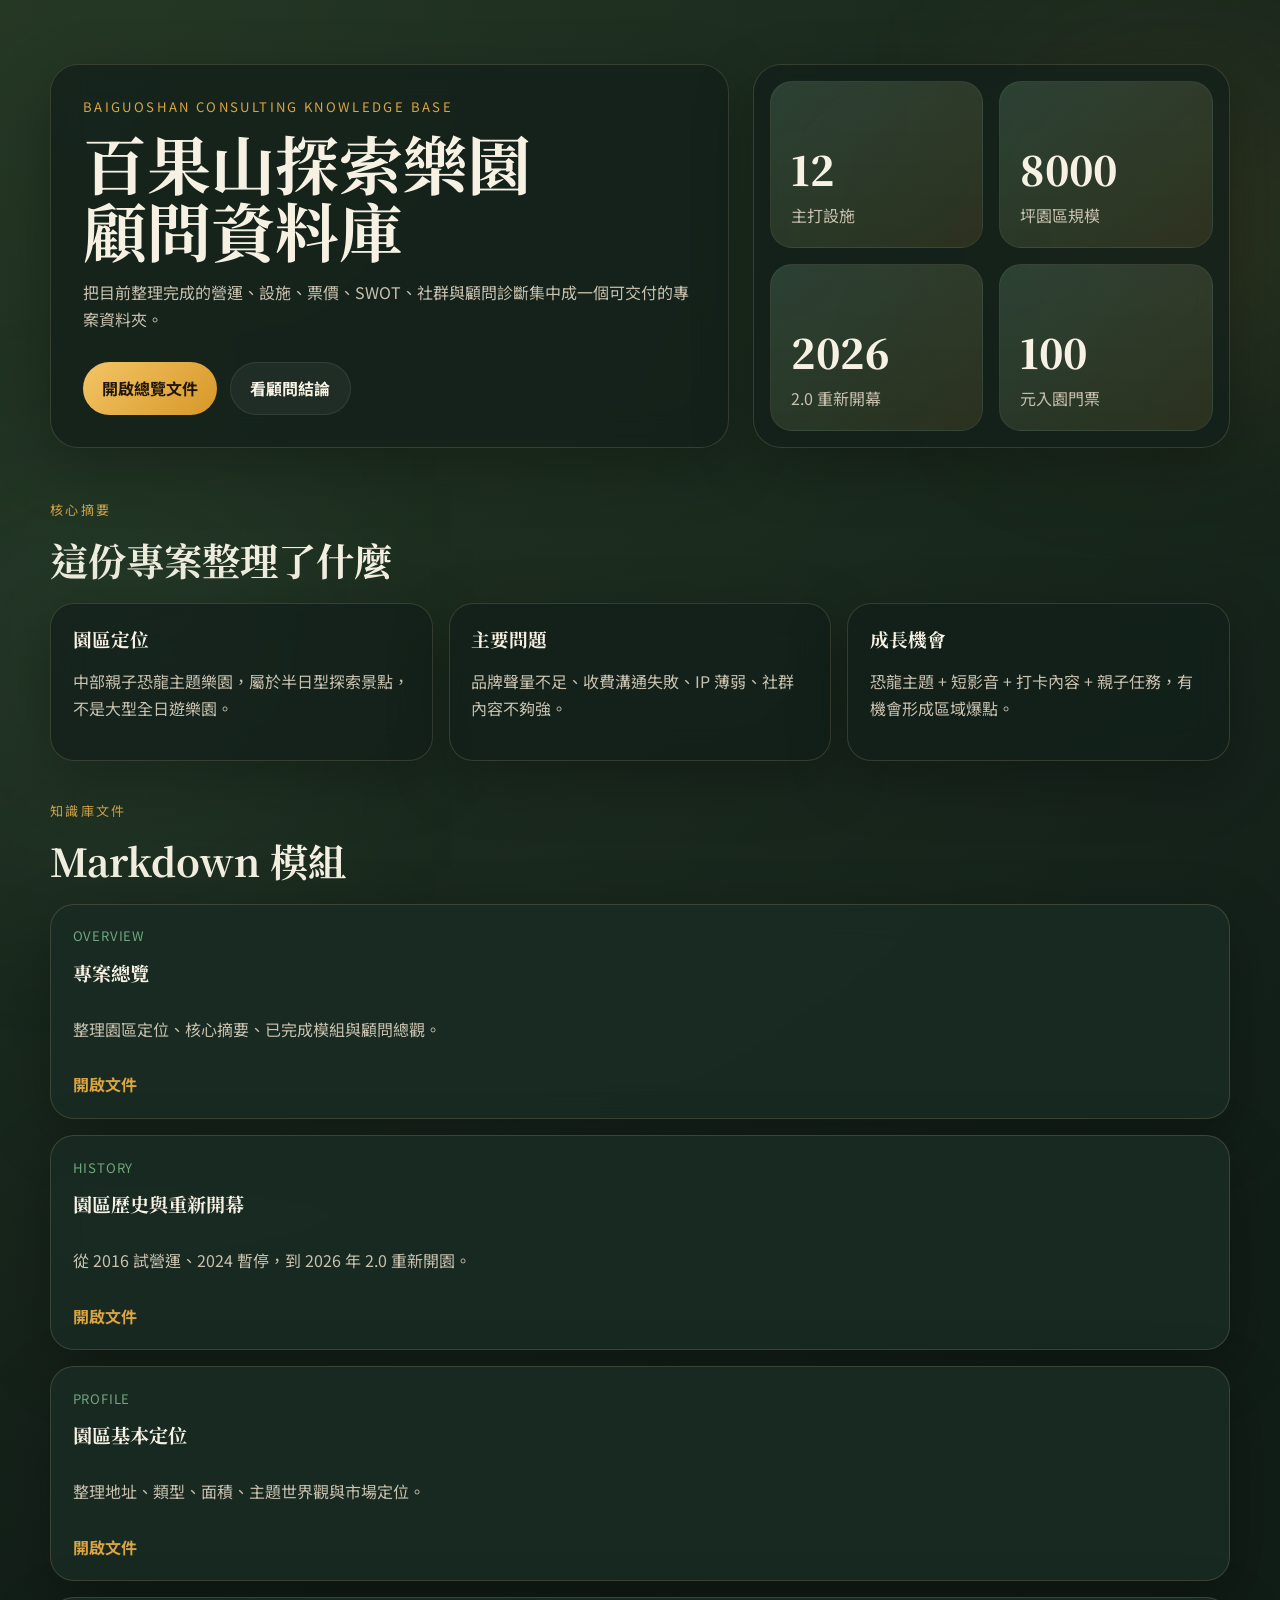
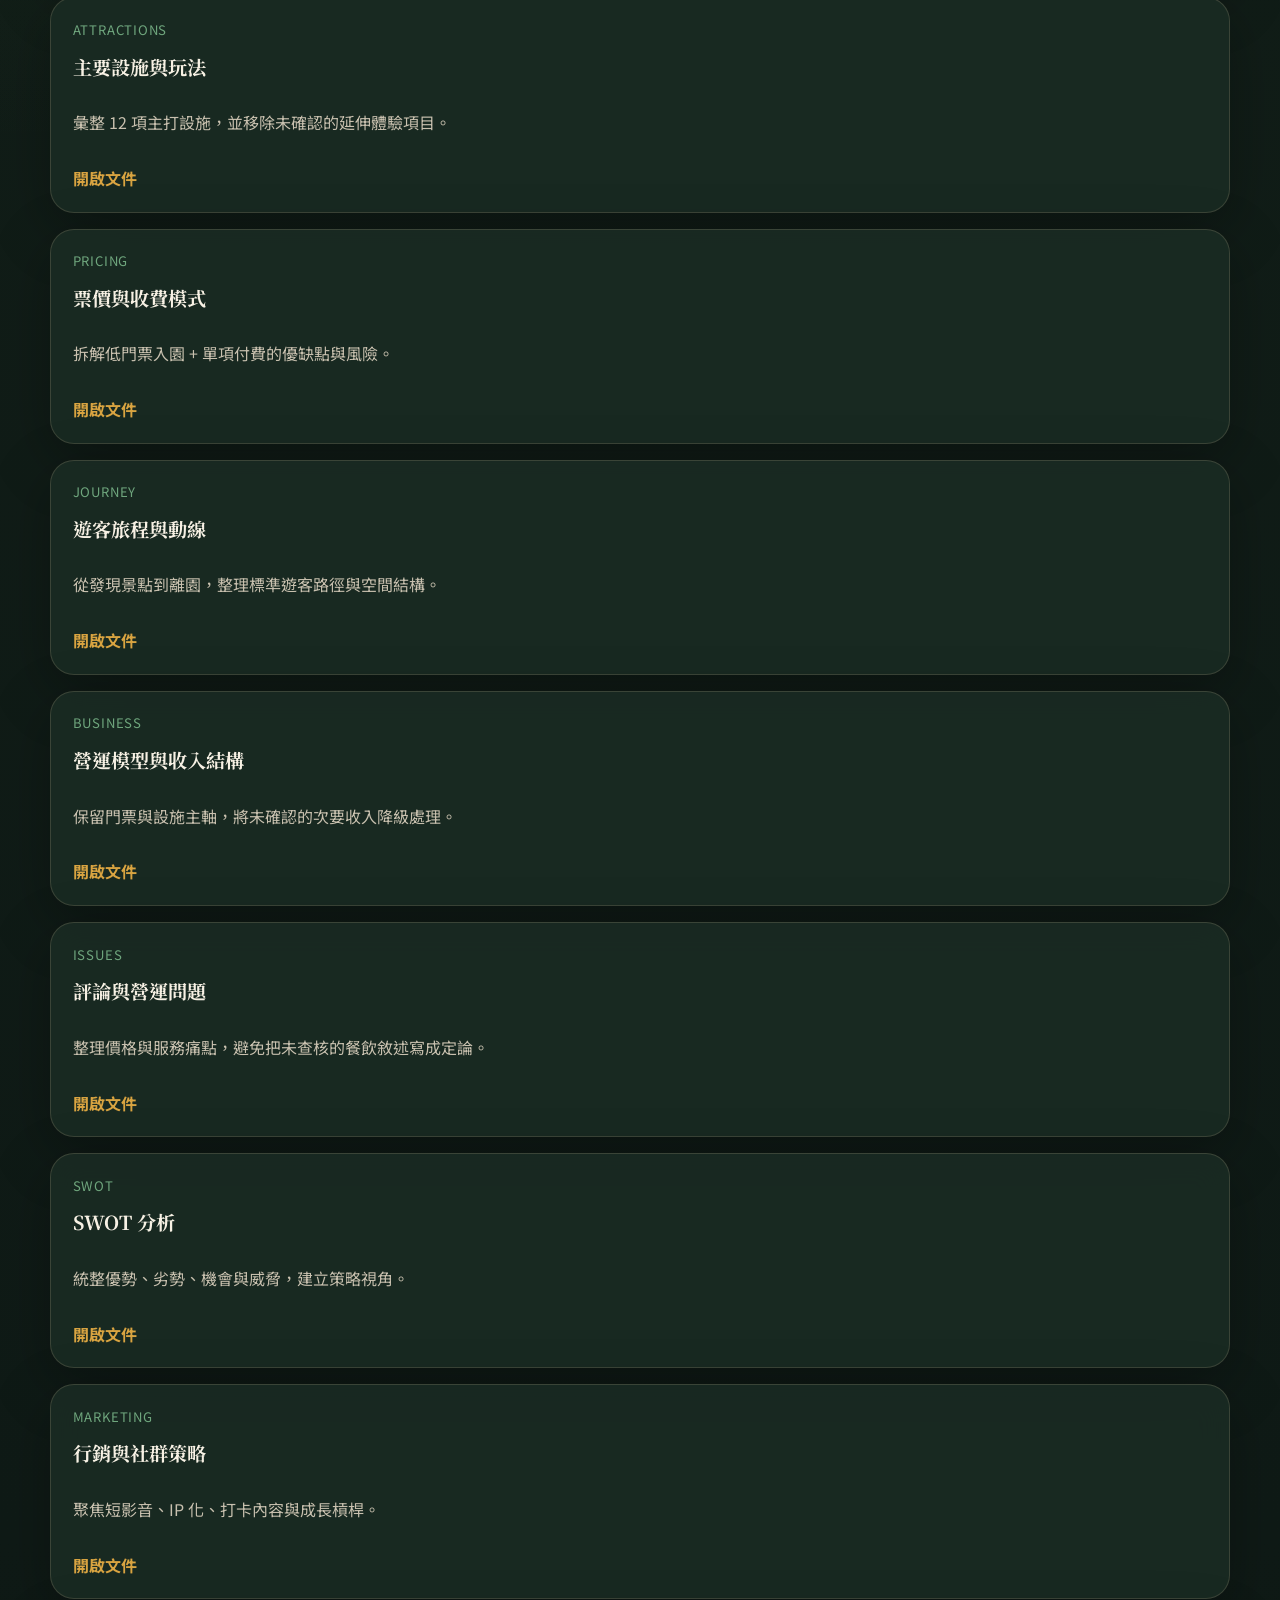
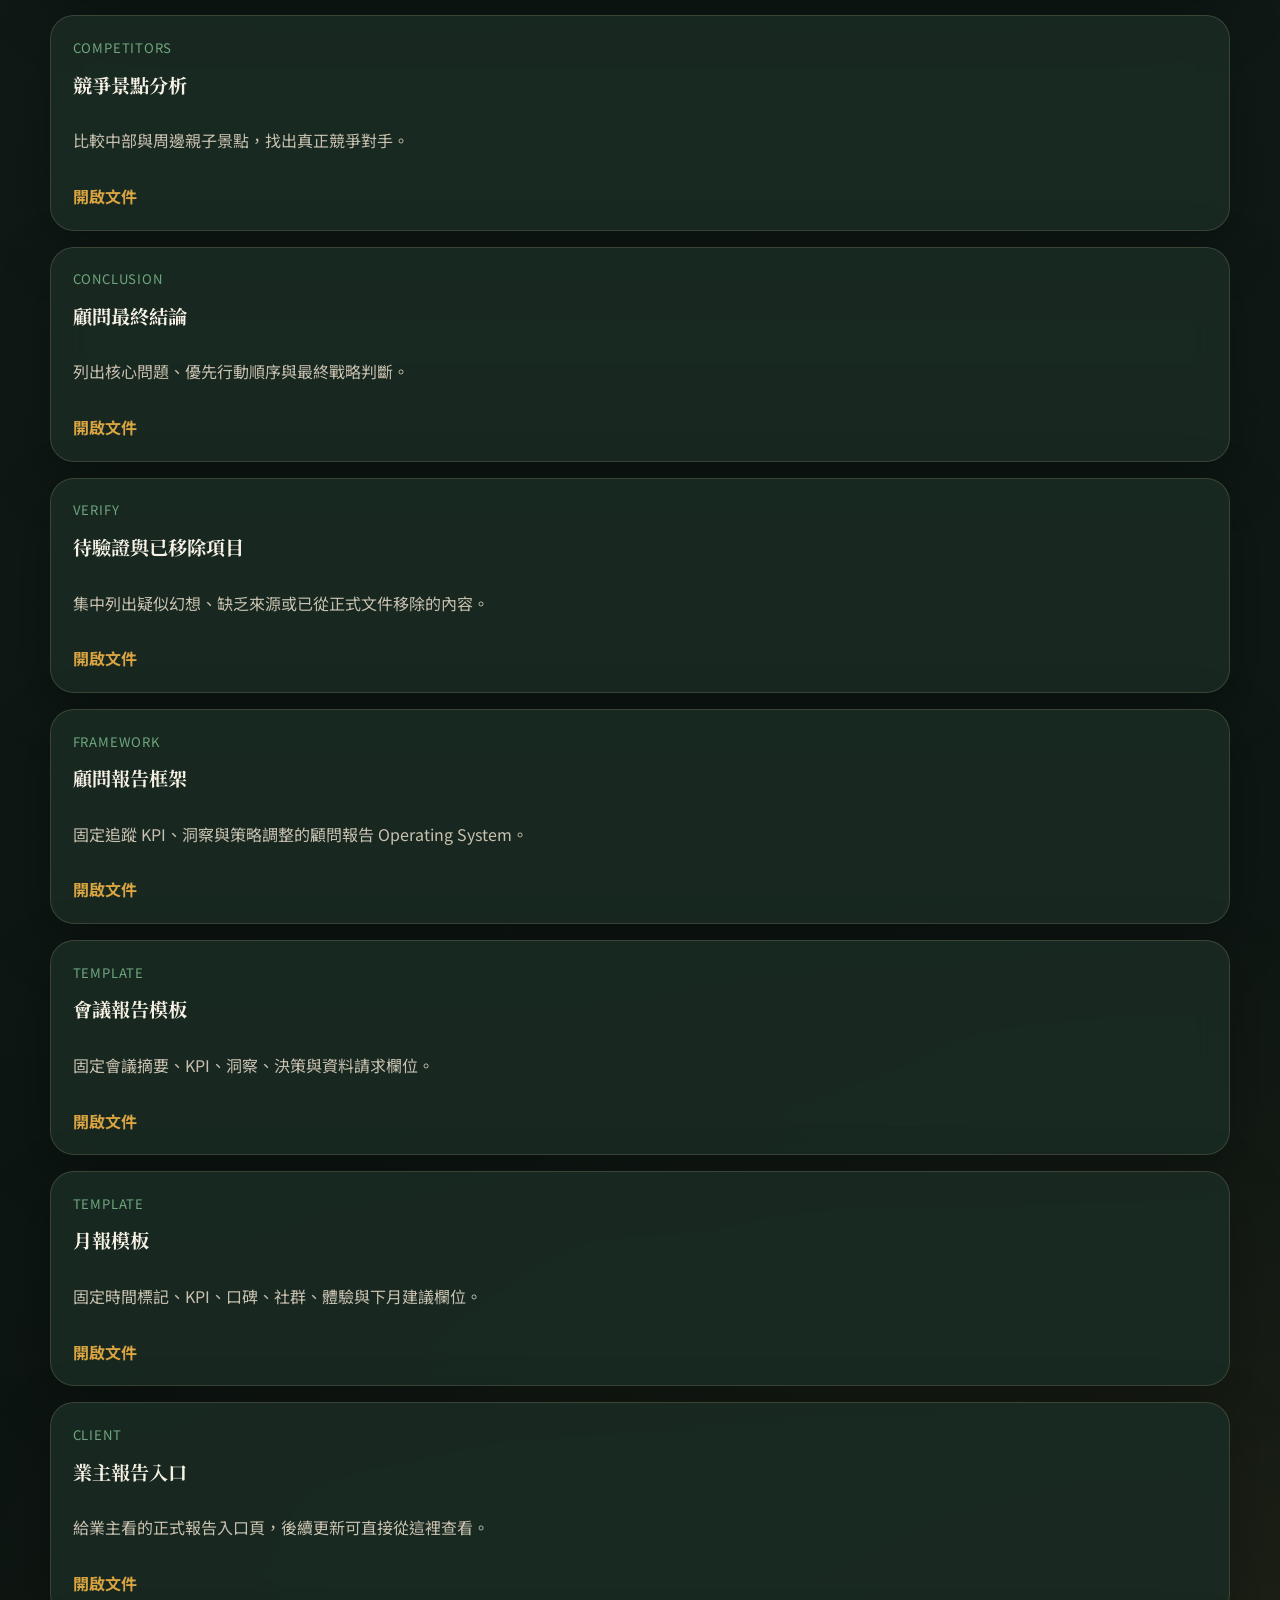
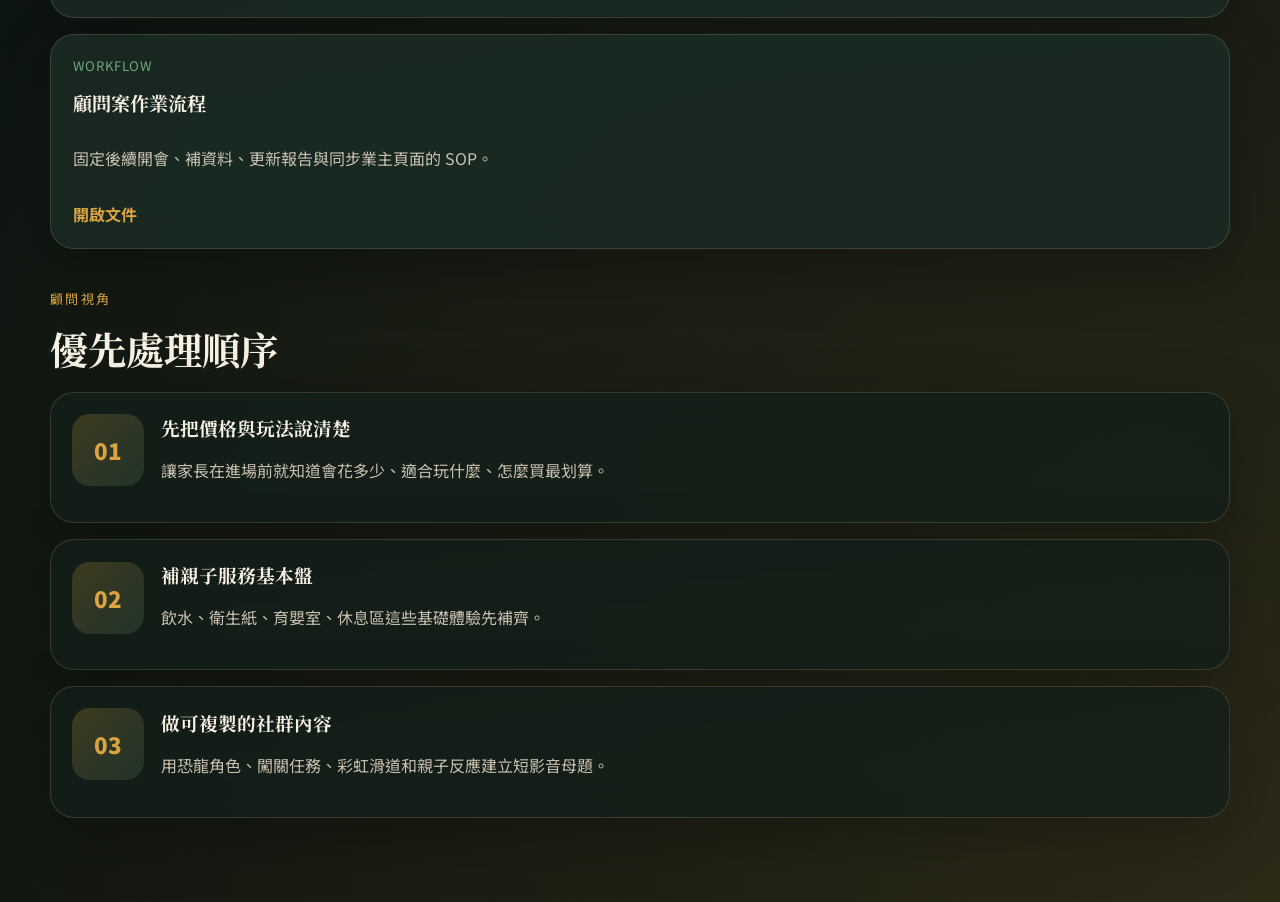
==== index.html @ 1a4386dc "初始化百果山探索樂園顧問報告專案" ====
﻿<!doctype html>
<html lang="zh-Hant">
<head>
  <meta charset="utf-8">
  <meta name="viewport" content="width=device-width, initial-scale=1">
  <title>百果山探索樂園顧問資料庫</title>
  <link rel="preconnect" href="https://fonts.googleapis.com">
  <link rel="preconnect" href="https://fonts.gstatic.com" crossorigin>
  <link href="https://fonts.googleapis.com/css2?family=Noto+Serif+TC:wght@500;700;900&family=Noto+Sans+TC:wght@400;500;700;900&display=swap" rel="stylesheet">
  <link rel="stylesheet" href="styles.css">
</head>
<body>
  <div class="background-glow glow-one"></div>
  <div class="background-glow glow-two"></div>
  <header class="hero">
    <div class="hero-copy">
      <p class="eyebrow">Baiguoshan Consulting Knowledge Base</p>
      <h1>百果山探索樂園<br>顧問資料庫</h1>
      <p class="hero-text">
        把目前整理完成的營運、設施、票價、SWOT、社群與顧問診斷集中成一個可交付的專案資料夾。
      </p>
      <div class="hero-actions">
        <a class="button primary" href="docs/01_overview.md">開啟總覽文件</a>
        <a class="button secondary" href="docs/12_consultant_conclusion.md">看顧問結論</a>
      </div>
    </div>
    <div class="hero-panel">
      <div class="stat-card">
        <span class="stat-number">12</span>
        <span class="stat-label">主打設施</span>
      </div>
      <div class="stat-card">
        <span class="stat-number">8000</span>
        <span class="stat-label">坪園區規模</span>
      </div>
      <div class="stat-card">
        <span class="stat-number">2026</span>
        <span class="stat-label">2.0 重新開幕</span>
      </div>
      <div class="stat-card">
        <span class="stat-number">100</span>
        <span class="stat-label">元入園門票</span>
      </div>
    </div>
  </header>

  <main>
    <section class="section">
      <div class="section-heading">
        <p class="section-kicker">核心摘要</p>
        <h2>這份專案整理了什麼</h2>
      </div>
      <div class="insight-grid">
        <article class="insight-card">
          <h3>園區定位</h3>
          <p>中部親子恐龍主題樂園，屬於半日型探索景點，不是大型全日遊樂園。</p>
        </article>
        <article class="insight-card">
          <h3>主要問題</h3>
          <p>品牌聲量不足、收費溝通失敗、IP 薄弱、社群內容不夠強。</p>
        </article>
        <article class="insight-card">
          <h3>成長機會</h3>
          <p>恐龍主題 + 短影音 + 打卡內容 + 親子任務，有機會形成區域爆點。</p>
        </article>
      </div>
    </section>

    <section class="section">
      <div class="section-heading">
        <p class="section-kicker">知識庫文件</p>
        <h2>Markdown 模組</h2>
      </div>
      <div id="docs-grid" class="docs-grid"></div>
    </section>

    <section class="section">
      <div class="section-heading">
        <p class="section-kicker">顧問視角</p>
        <h2>優先處理順序</h2>
      </div>
      <div class="priority-list">
        <div class="priority-item">
          <span>01</span>
          <div>
            <h3>先把價格與玩法說清楚</h3>
            <p>讓家長在進場前就知道會花多少、適合玩什麼、怎麼買最划算。</p>
          </div>
        </div>
        <div class="priority-item">
          <span>02</span>
          <div>
            <h3>補親子服務基本盤</h3>
            <p>飲水、衛生紙、育嬰室、休息區這些基礎體驗先補齊。</p>
          </div>
        </div>
        <div class="priority-item">
          <span>03</span>
          <div>
            <h3>做可複製的社群內容</h3>
            <p>用恐龍角色、闖關任務、彩虹滑道和親子反應建立短影音母題。</p>
          </div>
        </div>
      </div>
    </section>
  </main>

  <script src="app.js"></script>
</body>
</html>
---- styles.css ----
:root {
  --bg: #0f1a16;
  --panel: rgba(19, 31, 26, 0.78);
  --panel-strong: rgba(26, 43, 35, 0.92);
  --line: rgba(214, 194, 153, 0.18);
  --text: #f7f1e4;
  --muted: #c9c1af;
  --accent: #d9a441;
  --accent-soft: #6fa67d;
  --shadow: 0 18px 60px rgba(0, 0, 0, 0.28);
}

* {
  box-sizing: border-box;
}

body {
  margin: 0;
  min-height: 100vh;
  font-family: "Noto Sans TC", sans-serif;
  color: var(--text);
  background:
    radial-gradient(circle at top left, rgba(120, 166, 91, 0.18), transparent 30%),
    radial-gradient(circle at bottom right, rgba(217, 164, 65, 0.16), transparent 28%),
    linear-gradient(180deg, #132019 0%, #0f1a16 55%, #0b120f 100%);
  overflow-x: hidden;
}

.background-glow {
  position: fixed;
  inset: auto;
  pointer-events: none;
  filter: blur(100px);
  opacity: 0.5;
}

.glow-one {
  top: 4rem;
  right: -4rem;
  width: 20rem;
  height: 20rem;
  background: rgba(217, 164, 65, 0.22);
}

.glow-two {
  bottom: 2rem;
  left: -5rem;
  width: 24rem;
  height: 24rem;
  background: rgba(103, 166, 125, 0.16);
}

.hero,
.section {
  width: min(1180px, calc(100vw - 2rem));
  margin: 0 auto;
}

.hero {
  display: grid;
  grid-template-columns: 1.35fr 0.95fr;
  gap: 1.5rem;
  padding: 4rem 0 2rem;
}

.hero-copy,
.hero-panel,
.insight-card,
.doc-card,
.priority-item {
  background: var(--panel);
  backdrop-filter: blur(16px);
  border: 1px solid var(--line);
  box-shadow: var(--shadow);
}

.hero-copy {
  padding: 2rem;
  border-radius: 28px;
}

.eyebrow,
.section-kicker {
  margin: 0 0 0.8rem;
  font-size: 0.82rem;
  letter-spacing: 0.18em;
  text-transform: uppercase;
  color: var(--accent);
}

h1,
h2,
h3 {
  font-family: "Noto Serif TC", serif;
  margin: 0;
}

h1 {
  font-size: clamp(2.4rem, 5vw, 4.5rem);
  line-height: 1.05;
  margin-bottom: 1rem;
}

.hero-text,
.insight-card p,
.doc-card p,
.priority-item p {
  color: var(--muted);
  line-height: 1.7;
}

.hero-actions {
  display: flex;
  flex-wrap: wrap;
  gap: 0.8rem;
  margin-top: 1.75rem;
}

.button {
  display: inline-flex;
  align-items: center;
  justify-content: center;
  min-height: 48px;
  padding: 0.85rem 1.2rem;
  border-radius: 999px;
  text-decoration: none;
  font-weight: 700;
  transition: transform 180ms ease, background 180ms ease, color 180ms ease;
}

.button:hover {
  transform: translateY(-2px);
}

.button.primary {
  color: #20170a;
  background: linear-gradient(135deg, #f3c565, #d79728);
}

.button.secondary {
  color: var(--text);
  background: rgba(255, 255, 255, 0.05);
  border: 1px solid rgba(255, 255, 255, 0.08);
}

.hero-panel {
  display: grid;
  grid-template-columns: repeat(2, minmax(0, 1fr));
  gap: 1rem;
  padding: 1rem;
  border-radius: 28px;
}

.stat-card {
  display: grid;
  gap: 0.35rem;
  align-content: end;
  min-height: 160px;
  padding: 1.25rem;
  border-radius: 22px;
  background:
    linear-gradient(180deg, rgba(255, 255, 255, 0.02), rgba(255, 255, 255, 0)),
    linear-gradient(135deg, rgba(111, 166, 125, 0.22), rgba(217, 164, 65, 0.12));
  border: 1px solid rgba(255, 255, 255, 0.06);
}

.stat-number {
  font-family: "Noto Serif TC", serif;
  font-size: 2.5rem;
  font-weight: 900;
}

.stat-label {
  color: var(--muted);
}

main {
  padding-bottom: 4rem;
}

.section {
  padding: 1.25rem 0;
}

.section-heading {
  margin-bottom: 1rem;
}

h2 {
  font-size: clamp(1.8rem, 3vw, 2.7rem);
}

.insight-grid,
.docs-grid {
  display: grid;
  gap: 1rem;
}

.insight-grid {
  grid-template-columns: repeat(3, minmax(0, 1fr));
}

.insight-card,
.doc-card {
  border-radius: 24px;
  padding: 1.35rem;
}

.doc-card {
  display: grid;
  gap: 0.85rem;
  background: var(--panel-strong);
}

.doc-card h3 {
  font-size: 1.2rem;
}

.doc-meta {
  color: var(--accent-soft);
  font-size: 0.82rem;
  letter-spacing: 0.06em;
  text-transform: uppercase;
}

.doc-link {
  color: var(--accent);
  font-weight: 700;
  text-decoration: none;
}

.priority-list {
  display: grid;
  gap: 1rem;
}

.priority-item {
  display: grid;
  grid-template-columns: 72px 1fr;
  gap: 1rem;
  padding: 1.35rem;
  border-radius: 24px;
}

.priority-item span {
  display: inline-flex;
  align-items: center;
  justify-content: center;
  width: 72px;
  height: 72px;
  border-radius: 18px;
  background: linear-gradient(135deg, rgba(217, 164, 65, 0.22), rgba(111, 166, 125, 0.16));
  color: var(--accent);
  font-weight: 900;
  font-size: 1.4rem;
}

@media (max-width: 900px) {
  .hero {
    grid-template-columns: 1fr;
  }

  .insight-grid {
    grid-template-columns: 1fr;
  }
}

@media (max-width: 640px) {
  .hero {
    width: min(100vw - 1rem, 1180px);
    padding-top: 1rem;
  }

  .section {
    width: min(100vw - 1rem, 1180px);
  }

  .hero-copy,
  .hero-panel,
  .insight-card,
  .doc-card,
  .priority-item {
    border-radius: 20px;
  }

  .hero-panel {
    grid-template-columns: 1fr 1fr;
  }

  .priority-item {
    grid-template-columns: 1fr;
  }
}
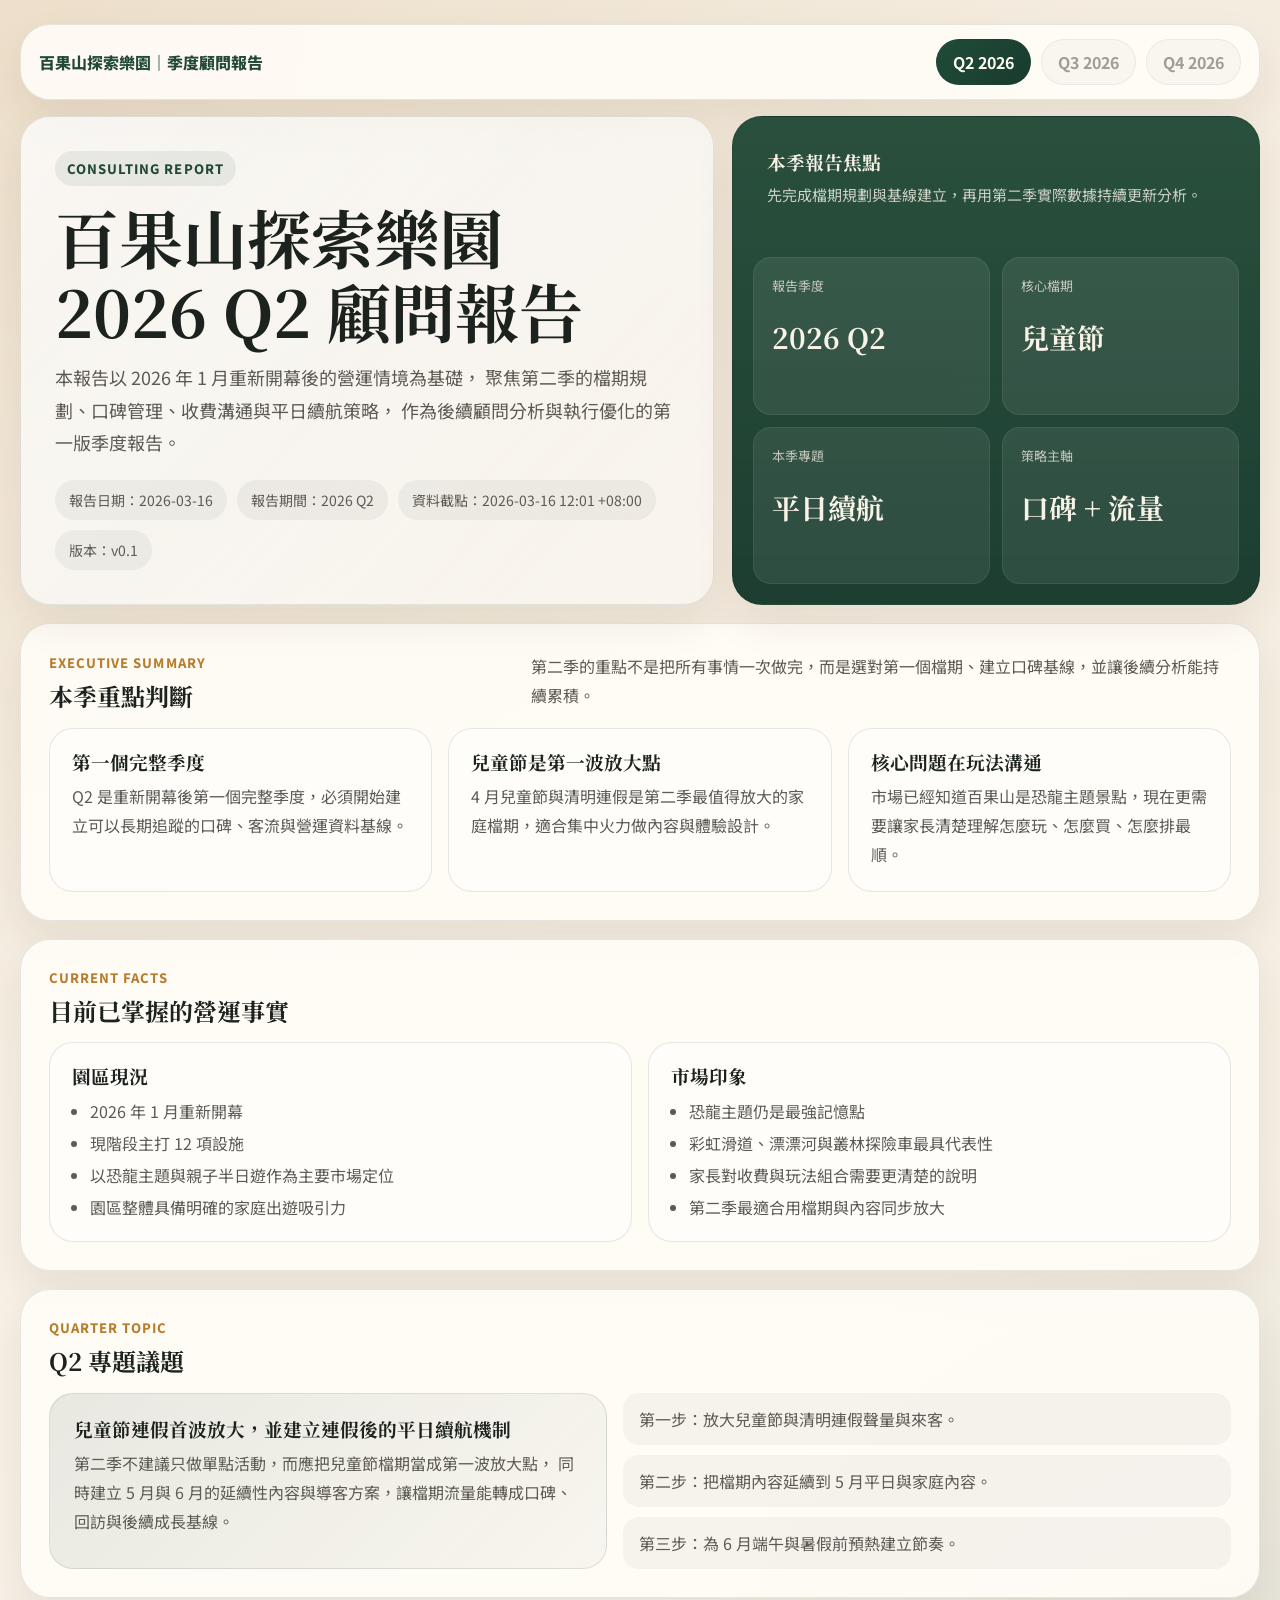
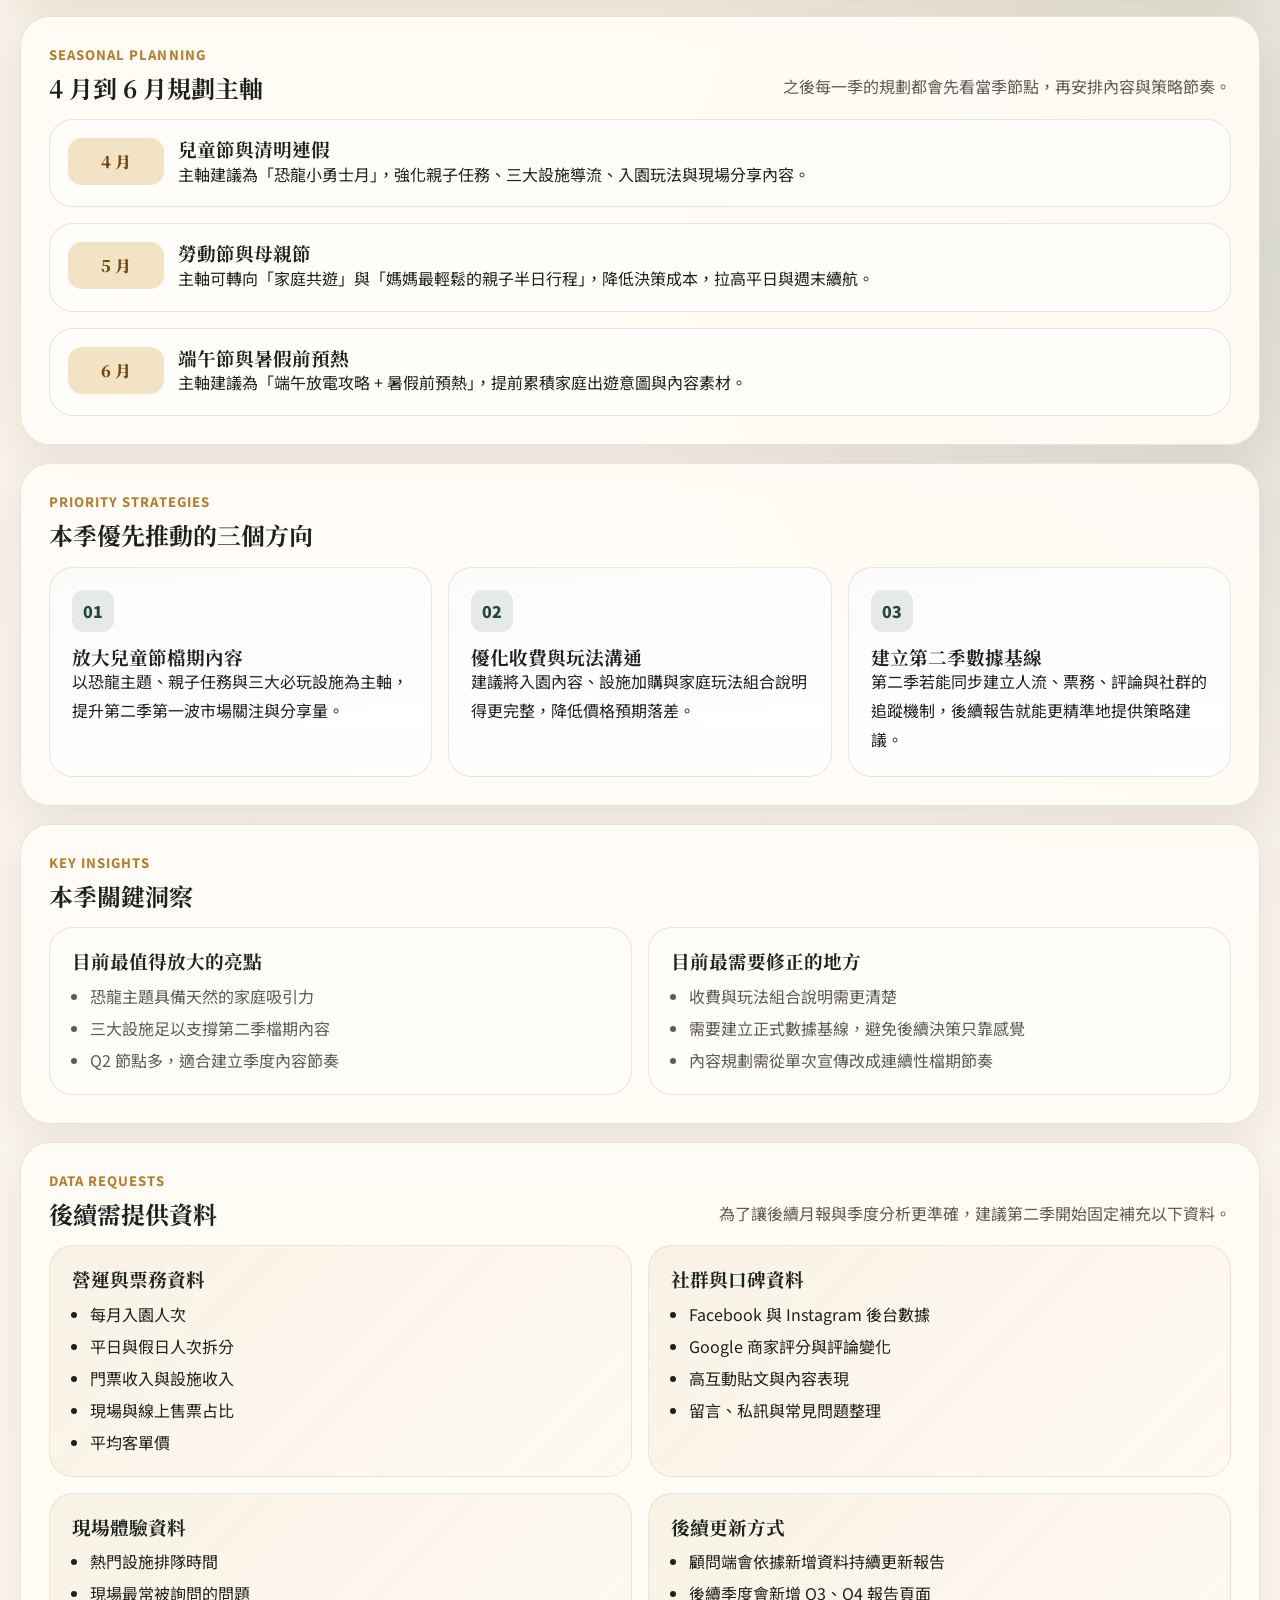
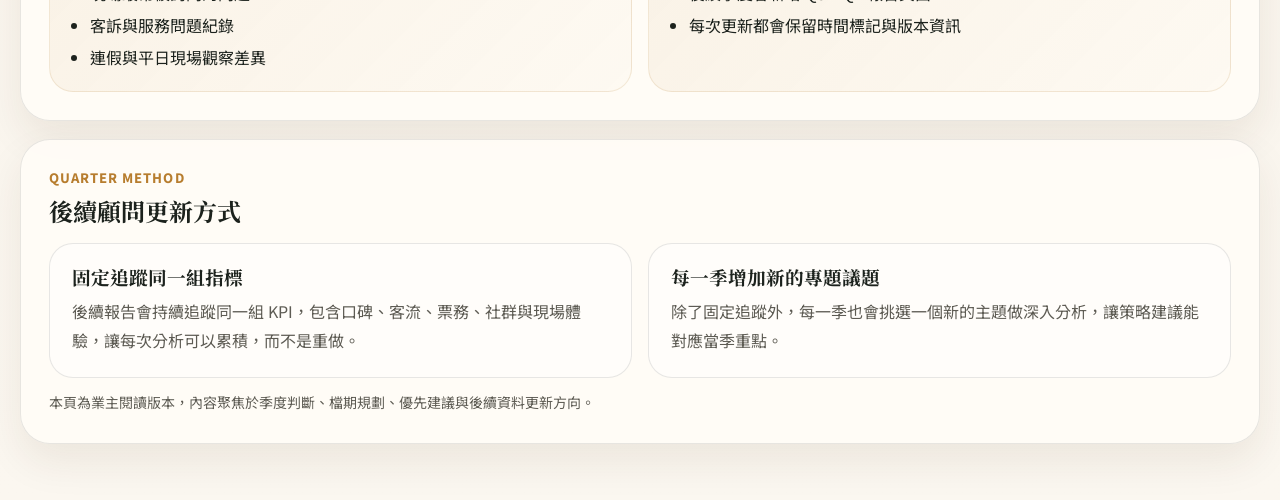
==== commit 2e849429: "部署百果山探索樂園 Q2 顧問報告頁" ====
--- a/index.html
+++ b/index.html
@@ -3,109 +3,658 @@
 <head>
   <meta charset="utf-8">
   <meta name="viewport" content="width=device-width, initial-scale=1">
-  <title>百果山探索樂園顧問資料庫</title>
+  <title>百果山探索樂園｜2026 Q2 顧問報告</title>
   <link rel="preconnect" href="https://fonts.googleapis.com">
   <link rel="preconnect" href="https://fonts.gstatic.com" crossorigin>
   <link href="https://fonts.googleapis.com/css2?family=Noto+Serif+TC:wght@500;700;900&family=Noto+Sans+TC:wght@400;500;700;900&display=swap" rel="stylesheet">
-  <link rel="stylesheet" href="styles.css">
+  <style>
+    :root {
+      --bg: #f4ecdf;
+      --bg-2: #fbf7f0;
+      --ink: #1c221d;
+      --muted: #5d5b53;
+      --forest: #214936;
+      --forest-soft: #dce9e0;
+      --gold: #b77d2e;
+      --gold-soft: #f3e3c5;
+      --card: rgba(255, 252, 247, 0.92);
+      --line: rgba(28, 34, 29, 0.1);
+      --shadow: 0 18px 40px rgba(58, 42, 17, 0.08);
+      --radius-xl: 30px;
+      --radius-lg: 24px;
+      --radius-md: 18px;
+    }
+
+    * { box-sizing: border-box; }
+
+    body {
+      margin: 0;
+      color: var(--ink);
+      font-family: "Noto Sans TC", sans-serif;
+      background:
+        radial-gradient(circle at top left, rgba(183, 125, 46, 0.12), transparent 28%),
+        radial-gradient(circle at right center, rgba(33, 73, 54, 0.12), transparent 30%),
+        linear-gradient(180deg, var(--bg) 0%, var(--bg-2) 100%);
+    }
+
+    h1, h2, h3, h4 {
+      margin: 0;
+      line-height: 1.15;
+      font-family: "Noto Serif TC", serif;
+    }
+
+    p {
+      margin: 0;
+      line-height: 1.8;
+    }
+
+    .page {
+      width: min(1240px, calc(100vw - 32px));
+      margin: 0 auto;
+      padding: 24px 0 56px;
+    }
+
+    .panel {
+      background: var(--card);
+      border: 1px solid var(--line);
+      box-shadow: var(--shadow);
+      border-radius: var(--radius-xl);
+    }
+
+    .topbar {
+      display: flex;
+      justify-content: space-between;
+      align-items: center;
+      gap: 12px;
+      margin-bottom: 16px;
+      padding: 14px 18px;
+    }
+
+    .brand {
+      font-weight: 800;
+      color: var(--forest);
+    }
+
+    .quarter-switch {
+      display: flex;
+      gap: 10px;
+      flex-wrap: wrap;
+    }
+
+    .quarter-pill {
+      padding: 10px 16px;
+      border-radius: 999px;
+      border: 1px solid var(--line);
+      background: rgba(28, 34, 29, 0.04);
+      color: var(--muted);
+      font-weight: 700;
+      text-decoration: none;
+    }
+
+    .quarter-pill.active {
+      background: linear-gradient(135deg, #204c39, #183a2d);
+      color: #fffaf0;
+      border-color: rgba(0,0,0,0);
+    }
+
+    .quarter-pill.disabled {
+      opacity: 0.58;
+      cursor: default;
+    }
+
+    .hero {
+      display: grid;
+      grid-template-columns: 1.25fr 0.95fr;
+      gap: 18px;
+      margin-bottom: 18px;
+    }
+
+    .hero-main {
+      padding: 34px;
+      background:
+        linear-gradient(135deg, rgba(255,255,255,0.8), rgba(255,255,255,0.62)),
+        linear-gradient(135deg, rgba(33,73,54,0.08), rgba(183,125,46,0.08));
+    }
+
+    .eyebrow {
+      display: inline-flex;
+      align-items: center;
+      gap: 8px;
+      margin-bottom: 14px;
+      padding: 8px 12px;
+      border-radius: 999px;
+      background: rgba(33, 73, 54, 0.08);
+      color: var(--forest);
+      font-size: 13px;
+      font-weight: 800;
+      letter-spacing: 0.08em;
+      text-transform: uppercase;
+    }
+
+    .hero h1 {
+      font-size: clamp(38px, 5vw, 68px);
+      margin-bottom: 14px;
+    }
+
+    .hero-intro {
+      max-width: 720px;
+      font-size: 18px;
+      color: var(--muted);
+    }
+
+    .hero-meta {
+      display: flex;
+      flex-wrap: wrap;
+      gap: 10px;
+      margin-top: 22px;
+    }
+
+    .meta-pill {
+      padding: 10px 14px;
+      border-radius: 999px;
+      background: rgba(28, 34, 29, 0.05);
+      font-size: 14px;
+      color: var(--muted);
+    }
+
+    .hero-side {
+      display: grid;
+      gap: 12px;
+      padding: 16px;
+      color: #f8f2e7;
+      background:
+        linear-gradient(180deg, rgba(33,73,54,0.96), rgba(24,58,45,0.98));
+    }
+
+    .hero-side-top {
+      padding: 18px 18px 2px;
+    }
+
+    .hero-side-top p {
+      margin-top: 8px;
+      color: rgba(248,242,231,0.8);
+      font-size: 15px;
+    }
+
+    .score-grid {
+      display: grid;
+      grid-template-columns: repeat(2, 1fr);
+      gap: 12px;
+      padding: 0 4px 4px;
+    }
+
+    .score-card {
+      min-height: 140px;
+      padding: 18px;
+      border-radius: var(--radius-md);
+      background: rgba(255,255,255,0.08);
+      border: 1px solid rgba(255,255,255,0.08);
+    }
+
+    .score-card span {
+      display: block;
+      color: rgba(248,242,231,0.74);
+      font-size: 13px;
+    }
+
+    .score-card strong {
+      display: block;
+      margin-top: 22px;
+      font-size: 28px;
+      font-family: "Noto Serif TC", serif;
+    }
+
+    .section {
+      margin-top: 18px;
+      padding: 28px;
+    }
+
+    .section-head {
+      display: flex;
+      justify-content: space-between;
+      align-items: end;
+      gap: 16px;
+      margin-bottom: 18px;
+    }
+
+    .section-head p {
+      max-width: 700px;
+      color: var(--muted);
+    }
+
+    .section-kicker {
+      margin-bottom: 10px;
+      color: var(--gold);
+      font-size: 13px;
+      font-weight: 800;
+      letter-spacing: 0.08em;
+      text-transform: uppercase;
+    }
+
+    .grid-3, .grid-2, .timeline, .strategy-grid, .data-grid, .insight-grid {
+      display: grid;
+      gap: 16px;
+    }
+
+    .grid-3 { grid-template-columns: repeat(3, 1fr); }
+    .grid-2 { grid-template-columns: repeat(2, 1fr); }
+    .strategy-grid { grid-template-columns: repeat(3, 1fr); }
+    .data-grid { grid-template-columns: repeat(2, 1fr); }
+    .insight-grid { grid-template-columns: 1fr 1fr; }
+
+    .card {
+      padding: 22px;
+      border-radius: var(--radius-lg);
+      background: #fffdfa;
+      border: 1px solid var(--line);
+    }
+
+    .card h3, .card h4 {
+      margin-bottom: 10px;
+    }
+
+    .card p, .card li {
+      color: var(--muted);
+    }
+
+    .focus-band {
+      display: grid;
+      grid-template-columns: 1.1fr 1.2fr;
+      gap: 16px;
+      align-items: stretch;
+    }
+
+    .focus-summary {
+      padding: 24px;
+      border-radius: var(--radius-lg);
+      background: linear-gradient(135deg, rgba(33,73,54,0.1), rgba(33,73,54,0.03));
+      border: 1px solid rgba(33,73,54,0.12);
+    }
+
+    .focus-summary p { color: var(--muted); margin-top: 10px; }
+
+    .mini-list {
+      display: grid;
+      gap: 10px;
+    }
+
+    .mini-item {
+      padding: 14px 16px;
+      border-radius: 16px;
+      background: rgba(28, 34, 29, 0.04);
+      color: var(--muted);
+    }
+
+    .timeline-item {
+      display: grid;
+      grid-template-columns: 96px 1fr;
+      gap: 14px;
+      align-items: start;
+      padding: 18px;
+      border-radius: var(--radius-lg);
+      background: #fffdfa;
+      border: 1px solid var(--line);
+    }
+
+    .timeline-month {
+      padding: 12px 10px;
+      border-radius: 14px;
+      background: var(--gold-soft);
+      color: #714910;
+      text-align: center;
+      font-weight: 900;
+      font-family: "Noto Serif TC", serif;
+    }
+
+    .strategy-card {
+      padding: 22px;
+      border-radius: var(--radius-lg);
+      background:
+        linear-gradient(180deg, rgba(255,255,255,0.84), rgba(255,255,255,0.98)),
+        linear-gradient(135deg, rgba(33,73,54,0.12), rgba(183,125,46,0.08));
+      border: 1px solid var(--line);
+    }
+
+    .strategy-no {
+      display: inline-flex;
+      width: 42px;
+      height: 42px;
+      align-items: center;
+      justify-content: center;
+      border-radius: 12px;
+      background: rgba(33,73,54,0.1);
+      color: var(--forest);
+      font-weight: 900;
+      margin-bottom: 14px;
+    }
+
+    .bullet-list {
+      margin: 12px 0 0;
+      padding-left: 18px;
+    }
+
+    .bullet-list li + li {
+      margin-top: 8px;
+    }
+
+    .data-request {
+      padding: 22px;
+      border-radius: var(--radius-lg);
+      background: linear-gradient(135deg, rgba(183,125,46,0.08), rgba(183,125,46,0.02));
+      border: 1px solid rgba(183,125,46,0.15);
+    }
+
+    .footer-note {
+      margin-top: 12px;
+      color: var(--muted);
+      font-size: 14px;
+    }
+
+    @media (max-width: 980px) {
+      .hero,
+      .focus-band,
+      .grid-3,
+      .grid-2,
+      .strategy-grid,
+      .data-grid,
+      .insight-grid {
+        grid-template-columns: 1fr;
+      }
+
+      .section-head,
+      .topbar {
+        display: block;
+      }
+
+      .quarter-switch {
+        margin-top: 12px;
+      }
+    }
+  </style>
 </head>
 <body>
-  <div class="background-glow glow-one"></div>
-  <div class="background-glow glow-two"></div>
-  <header class="hero">
-    <div class="hero-copy">
-      <p class="eyebrow">Baiguoshan Consulting Knowledge Base</p>
-      <h1>百果山探索樂園<br>顧問資料庫</h1>
-      <p class="hero-text">
-        把目前整理完成的營運、設施、票價、SWOT、社群與顧問診斷集中成一個可交付的專案資料夾。
-      </p>
-      <div class="hero-actions">
-        <a class="button primary" href="docs/01_overview.md">開啟總覽文件</a>
-        <a class="button secondary" href="docs/12_consultant_conclusion.md">看顧問結論</a>
+  <div class="page">
+    <div class="topbar panel">
+      <div class="brand">百果山探索樂園｜季度顧問報告</div>
+      <div class="quarter-switch">
+        <a class="quarter-pill active" href="#">Q2 2026</a>
+        <span class="quarter-pill disabled">Q3 2026</span>
+        <span class="quarter-pill disabled">Q4 2026</span>
       </div>
     </div>
-    <div class="hero-panel">
-      <div class="stat-card">
-        <span class="stat-number">12</span>
-        <span class="stat-label">主打設施</span>
-      </div>
-      <div class="stat-card">
-        <span class="stat-number">8000</span>
-        <span class="stat-label">坪園區規模</span>
-      </div>
-      <div class="stat-card">
-        <span class="stat-number">2026</span>
-        <span class="stat-label">2.0 重新開幕</span>
-      </div>
-      <div class="stat-card">
-        <span class="stat-number">100</span>
-        <span class="stat-label">元入園門票</span>
-      </div>
-    </div>
-  </header>
-
-  <main>
-    <section class="section">
-      <div class="section-heading">
-        <p class="section-kicker">核心摘要</p>
-        <h2>這份專案整理了什麼</h2>
+
+    <header class="hero">
+      <section class="hero-main panel">
+        <div class="eyebrow">Consulting Report</div>
+        <h1>百果山探索樂園<br>2026 Q2 顧問報告</h1>
+        <p class="hero-intro">
+          本報告以 2026 年 1 月重新開幕後的營運情境為基礎，
+          聚焦第二季的檔期規劃、口碑管理、收費溝通與平日續航策略，
+          作為後續顧問分析與執行優化的第一版季度報告。
+        </p>
+        <div class="hero-meta">
+          <div class="meta-pill">報告日期：2026-03-16</div>
+          <div class="meta-pill">報告期間：2026 Q2</div>
+          <div class="meta-pill">資料截點：2026-03-16 12:01 +08:00</div>
+          <div class="meta-pill">版本：v0.1</div>
+        </div>
+      </section>
+
+      <aside class="hero-side panel">
+        <div class="hero-side-top">
+          <h3>本季報告焦點</h3>
+          <p>先完成檔期規劃與基線建立，再用第二季實際數據持續更新分析。</p>
+        </div>
+        <div class="score-grid">
+          <div class="score-card">
+            <span>報告季度</span>
+            <strong>2026 Q2</strong>
+          </div>
+          <div class="score-card">
+            <span>核心檔期</span>
+            <strong>兒童節</strong>
+          </div>
+          <div class="score-card">
+            <span>本季專題</span>
+            <strong>平日續航</strong>
+          </div>
+          <div class="score-card">
+            <span>策略主軸</span>
+            <strong>口碑 + 流量</strong>
+          </div>
+        </div>
+      </aside>
+    </header>
+
+    <section class="section panel">
+      <div class="section-head">
+        <div>
+          <div class="section-kicker">Executive Summary</div>
+          <h2>本季重點判斷</h2>
+        </div>
+        <p>第二季的重點不是把所有事情一次做完，而是選對第一個檔期、建立口碑基線，並讓後續分析能持續累積。</p>
+      </div>
+      <div class="grid-3">
+        <article class="card">
+          <h3>第一個完整季度</h3>
+          <p>Q2 是重新開幕後第一個完整季度，必須開始建立可以長期追蹤的口碑、客流與營運資料基線。</p>
+        </article>
+        <article class="card">
+          <h3>兒童節是第一波放大點</h3>
+          <p>4 月兒童節與清明連假是第二季最值得放大的家庭檔期，適合集中火力做內容與體驗設計。</p>
+        </article>
+        <article class="card">
+          <h3>核心問題在玩法溝通</h3>
+          <p>市場已經知道百果山是恐龍主題景點，現在更需要讓家長清楚理解怎麼玩、怎麼買、怎麼排最順。</p>
+        </article>
+      </div>
+    </section>
+
+    <section class="section panel">
+      <div class="section-head">
+        <div>
+          <div class="section-kicker">Current Facts</div>
+          <h2>目前已掌握的營運事實</h2>
+        </div>
+      </div>
+      <div class="grid-2">
+        <article class="card">
+          <h3>園區現況</h3>
+          <ul class="bullet-list">
+            <li>2026 年 1 月重新開幕</li>
+            <li>現階段主打 12 項設施</li>
+            <li>以恐龍主題與親子半日遊作為主要市場定位</li>
+            <li>園區整體具備明確的家庭出遊吸引力</li>
+          </ul>
+        </article>
+        <article class="card">
+          <h3>市場印象</h3>
+          <ul class="bullet-list">
+            <li>恐龍主題仍是最強記憶點</li>
+            <li>彩虹滑道、漂漂河與叢林探險車最具代表性</li>
+            <li>家長對收費與玩法組合需要更清楚的說明</li>
+            <li>第二季最適合用檔期與內容同步放大</li>
+          </ul>
+        </article>
+      </div>
+    </section>
+
+    <section class="section panel">
+      <div class="section-head">
+        <div>
+          <div class="section-kicker">Quarter Topic</div>
+          <h2>Q2 專題議題</h2>
+        </div>
+      </div>
+      <div class="focus-band">
+        <div class="focus-summary">
+          <h3>兒童節連假首波放大，並建立連假後的平日續航機制</h3>
+          <p>
+            第二季不建議只做單點活動，而應把兒童節檔期當成第一波放大點，
+            同時建立 5 月與 6 月的延續性內容與導客方案，讓檔期流量能轉成口碑、回訪與後續成長基線。
+          </p>
+        </div>
+        <div class="mini-list">
+          <div class="mini-item">第一步：放大兒童節與清明連假聲量與來客。</div>
+          <div class="mini-item">第二步：把檔期內容延續到 5 月平日與家庭內容。</div>
+          <div class="mini-item">第三步：為 6 月端午與暑假前預熱建立節奏。</div>
+        </div>
+      </div>
+    </section>
+
+    <section class="section panel">
+      <div class="section-head">
+        <div>
+          <div class="section-kicker">Seasonal Planning</div>
+          <h2>4 月到 6 月規劃主軸</h2>
+        </div>
+        <p>之後每一季的規劃都會先看當季節點，再安排內容與策略節奏。</p>
+      </div>
+      <div class="timeline">
+        <article class="timeline-item">
+          <div class="timeline-month">4 月</div>
+          <div>
+            <h3>兒童節與清明連假</h3>
+            <p>主軸建議為「恐龍小勇士月」，強化親子任務、三大設施導流、入園玩法與現場分享內容。</p>
+          </div>
+        </article>
+        <article class="timeline-item">
+          <div class="timeline-month">5 月</div>
+          <div>
+            <h3>勞動節與母親節</h3>
+            <p>主軸可轉向「家庭共遊」與「媽媽最輕鬆的親子半日行程」，降低決策成本，拉高平日與週末續航。</p>
+          </div>
+        </article>
+        <article class="timeline-item">
+          <div class="timeline-month">6 月</div>
+          <div>
+            <h3>端午節與暑假前預熱</h3>
+            <p>主軸建議為「端午放電攻略 + 暑假前預熱」，提前累積家庭出遊意圖與內容素材。</p>
+          </div>
+        </article>
+      </div>
+    </section>
+
+    <section class="section panel">
+      <div class="section-head">
+        <div>
+          <div class="section-kicker">Priority Strategies</div>
+          <h2>本季優先推動的三個方向</h2>
+        </div>
+      </div>
+      <div class="strategy-grid">
+        <article class="strategy-card">
+          <div class="strategy-no">01</div>
+          <h3>放大兒童節檔期內容</h3>
+          <p>以恐龍主題、親子任務與三大必玩設施為主軸，提升第二季第一波市場關注與分享量。</p>
+        </article>
+        <article class="strategy-card">
+          <div class="strategy-no">02</div>
+          <h3>優化收費與玩法溝通</h3>
+          <p>建議將入園內容、設施加購與家庭玩法組合說明得更完整，降低價格預期落差。</p>
+        </article>
+        <article class="strategy-card">
+          <div class="strategy-no">03</div>
+          <h3>建立第二季數據基線</h3>
+          <p>第二季若能同步建立人流、票務、評論與社群的追蹤機制，後續報告就能更精準地提供策略建議。</p>
+        </article>
+      </div>
+    </section>
+
+    <section class="section panel">
+      <div class="section-head">
+        <div>
+          <div class="section-kicker">Key Insights</div>
+          <h2>本季關鍵洞察</h2>
+        </div>
       </div>
       <div class="insight-grid">
-        <article class="insight-card">
-          <h3>園區定位</h3>
-          <p>中部親子恐龍主題樂園，屬於半日型探索景點，不是大型全日遊樂園。</p>
-        </article>
-        <article class="insight-card">
-          <h3>主要問題</h3>
-          <p>品牌聲量不足、收費溝通失敗、IP 薄弱、社群內容不夠強。</p>
-        </article>
-        <article class="insight-card">
-          <h3>成長機會</h3>
-          <p>恐龍主題 + 短影音 + 打卡內容 + 親子任務，有機會形成區域爆點。</p>
-        </article>
-      </div>
-    </section>
-
-    <section class="section">
-      <div class="section-heading">
-        <p class="section-kicker">知識庫文件</p>
-        <h2>Markdown 模組</h2>
-      </div>
-      <div id="docs-grid" class="docs-grid"></div>
-    </section>
-
-    <section class="section">
-      <div class="section-heading">
-        <p class="section-kicker">顧問視角</p>
-        <h2>優先處理順序</h2>
-      </div>
-      <div class="priority-list">
-        <div class="priority-item">
-          <span>01</span>
-          <div>
-            <h3>先把價格與玩法說清楚</h3>
-            <p>讓家長在進場前就知道會花多少、適合玩什麼、怎麼買最划算。</p>
-          </div>
-        </div>
-        <div class="priority-item">
-          <span>02</span>
-          <div>
-            <h3>補親子服務基本盤</h3>
-            <p>飲水、衛生紙、育嬰室、休息區這些基礎體驗先補齊。</p>
-          </div>
-        </div>
-        <div class="priority-item">
-          <span>03</span>
-          <div>
-            <h3>做可複製的社群內容</h3>
-            <p>用恐龍角色、闖關任務、彩虹滑道和親子反應建立短影音母題。</p>
-          </div>
-        </div>
-      </div>
-    </section>
-  </main>
-
-  <script src="app.js"></script>
+        <article class="card">
+          <h3>目前最值得放大的亮點</h3>
+          <ul class="bullet-list">
+            <li>恐龍主題具備天然的家庭吸引力</li>
+            <li>三大設施足以支撐第二季檔期內容</li>
+            <li>Q2 節點多，適合建立季度內容節奏</li>
+          </ul>
+        </article>
+        <article class="card">
+          <h3>目前最需要修正的地方</h3>
+          <ul class="bullet-list">
+            <li>收費與玩法組合說明需更清楚</li>
+            <li>需要建立正式數據基線，避免後續決策只靠感覺</li>
+            <li>內容規劃需從單次宣傳改成連續性檔期節奏</li>
+          </ul>
+        </article>
+      </div>
+    </section>
+
+    <section class="section panel">
+      <div class="section-head">
+        <div>
+          <div class="section-kicker">Data Requests</div>
+          <h2>後續需提供資料</h2>
+        </div>
+        <p>為了讓後續月報與季度分析更準確，建議第二季開始固定補充以下資料。</p>
+      </div>
+      <div class="data-grid">
+        <article class="data-request">
+          <h3>營運與票務資料</h3>
+          <ul class="bullet-list">
+            <li>每月入園人次</li>
+            <li>平日與假日人次拆分</li>
+            <li>門票收入與設施收入</li>
+            <li>現場與線上售票占比</li>
+            <li>平均客單價</li>
+          </ul>
+        </article>
+        <article class="data-request">
+          <h3>社群與口碑資料</h3>
+          <ul class="bullet-list">
+            <li>Facebook 與 Instagram 後台數據</li>
+            <li>Google 商家評分與評論變化</li>
+            <li>高互動貼文與內容表現</li>
+            <li>留言、私訊與常見問題整理</li>
+          </ul>
+        </article>
+        <article class="data-request">
+          <h3>現場體驗資料</h3>
+          <ul class="bullet-list">
+            <li>熱門設施排隊時間</li>
+            <li>現場最常被詢問的問題</li>
+            <li>客訴與服務問題紀錄</li>
+            <li>連假與平日現場觀察差異</li>
+          </ul>
+        </article>
+        <article class="data-request">
+          <h3>後續更新方式</h3>
+          <ul class="bullet-list">
+            <li>顧問端會依據新增資料持續更新報告</li>
+            <li>後續季度會新增 Q3、Q4 報告頁面</li>
+            <li>每次更新都會保留時間標記與版本資訊</li>
+          </ul>
+        </article>
+      </div>
+    </section>
+
+    <section class="section panel">
+      <div class="section-head">
+        <div>
+          <div class="section-kicker">Quarter Method</div>
+          <h2>後續顧問更新方式</h2>
+        </div>
+      </div>
+      <div class="grid-2">
+        <article class="card">
+          <h3>固定追蹤同一組指標</h3>
+          <p>後續報告會持續追蹤同一組 KPI，包含口碑、客流、票務、社群與現場體驗，讓每次分析可以累積，而不是重做。</p>
+        </article>
+        <article class="card">
+          <h3>每一季增加新的專題議題</h3>
+          <p>除了固定追蹤外，每一季也會挑選一個新的主題做深入分析，讓策略建議能對應當季重點。</p>
+        </article>
+      </div>
+      <p class="footer-note">本頁為業主閱讀版本，內容聚焦於季度判斷、檔期規劃、優先建議與後續資料更新方向。</p>
+    </section>
+  </div>
 </body>
 </html>
-
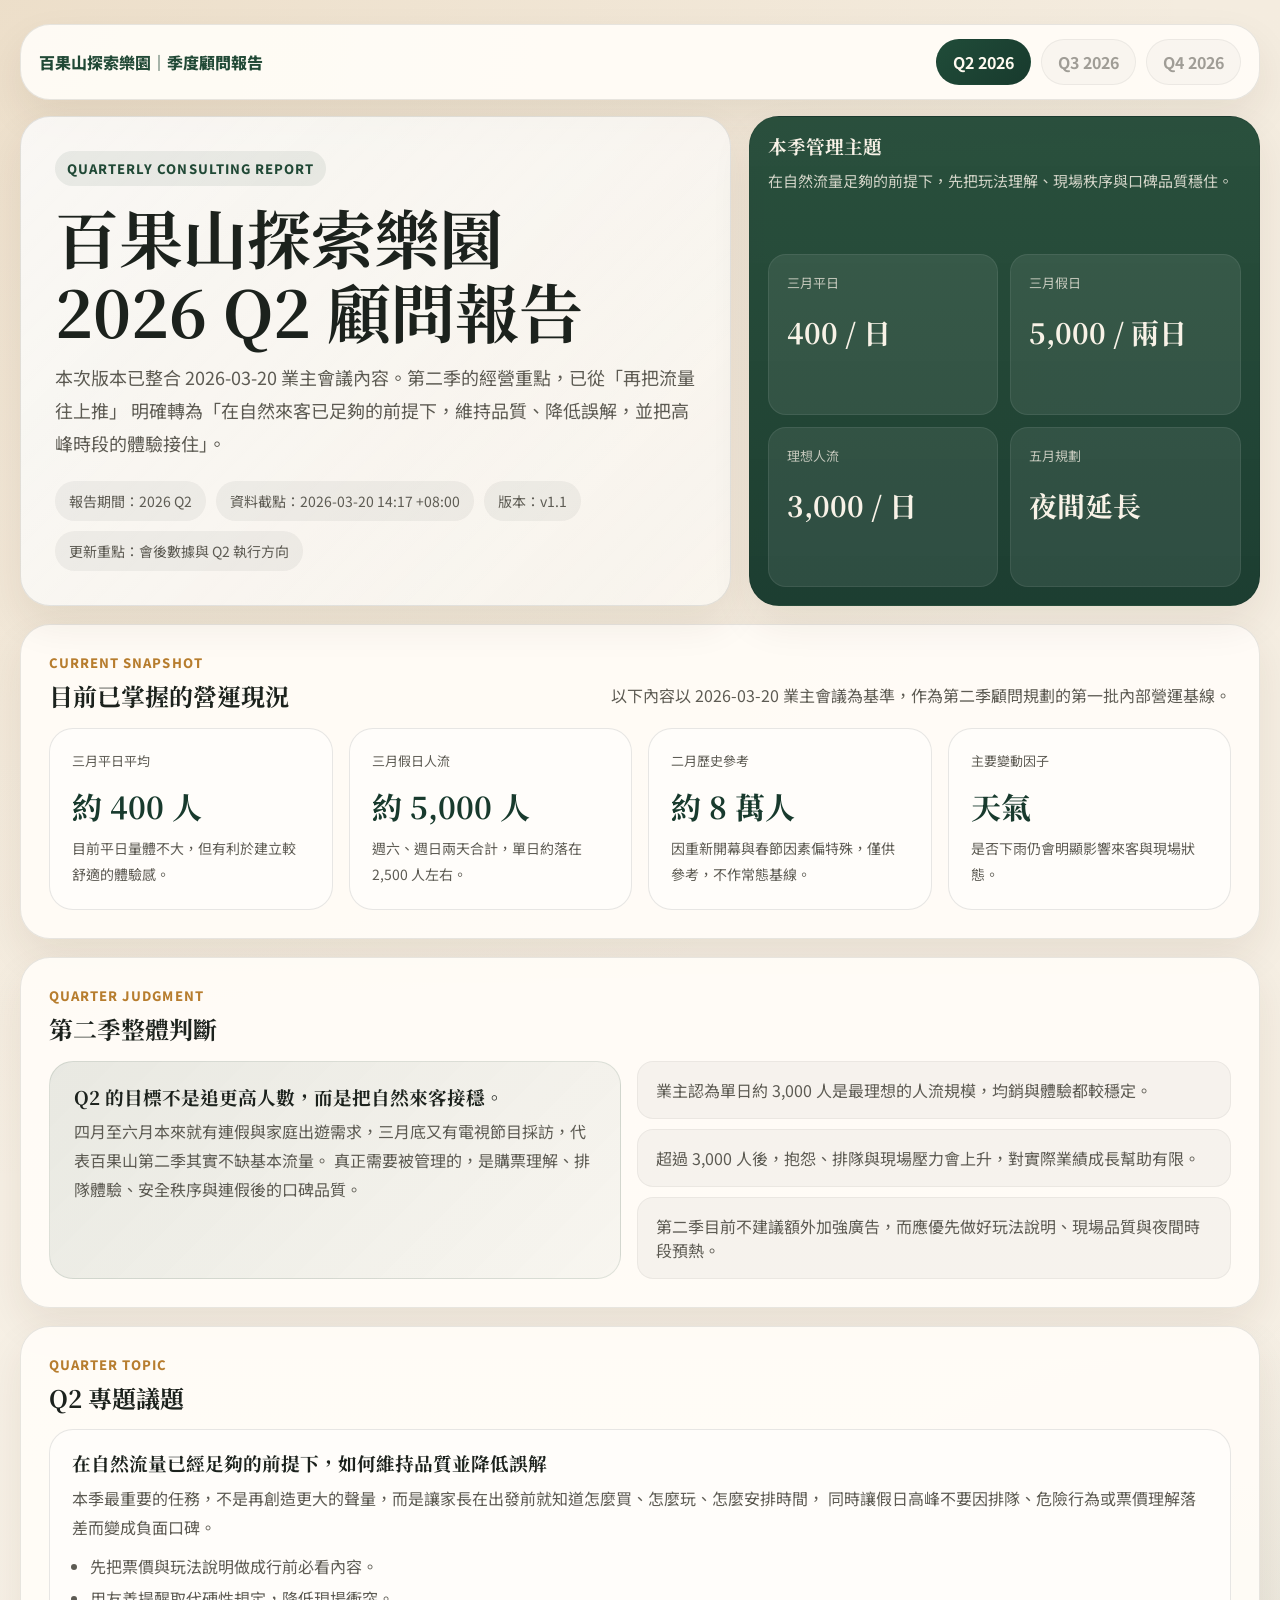
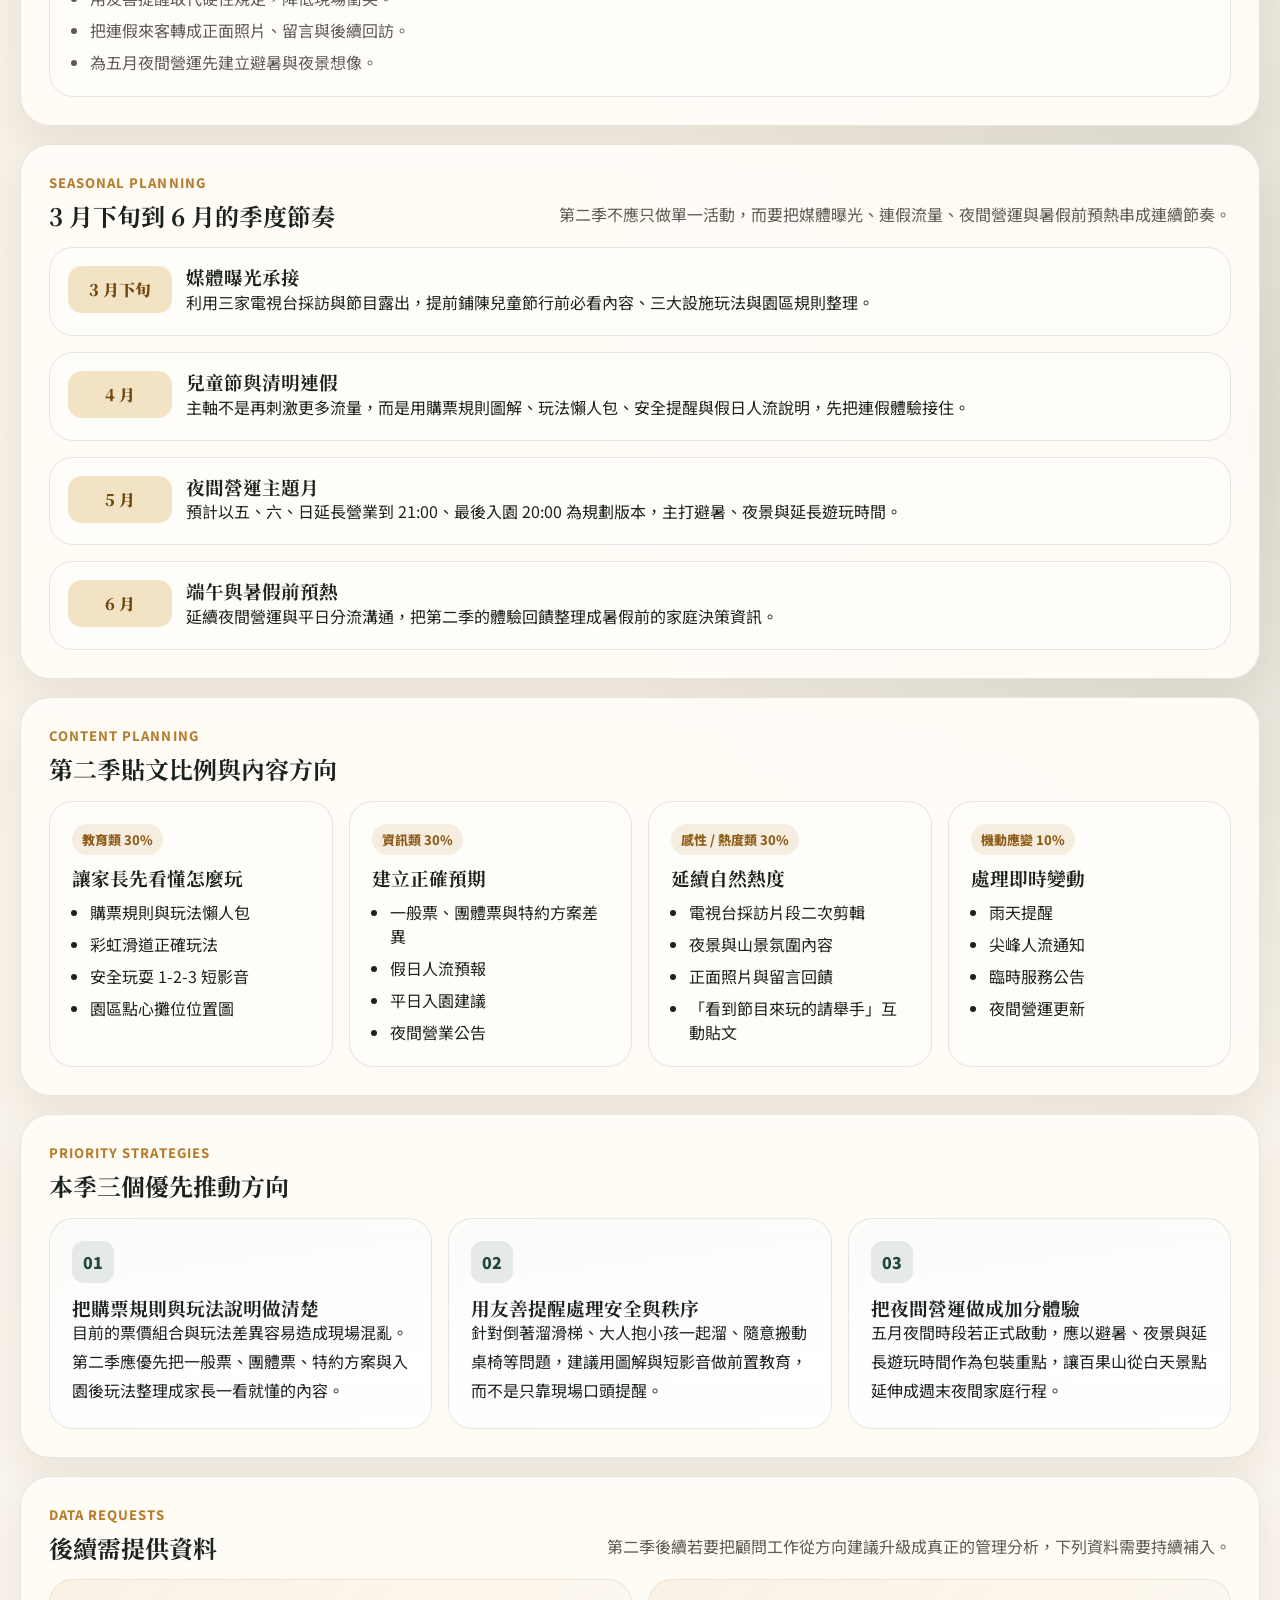
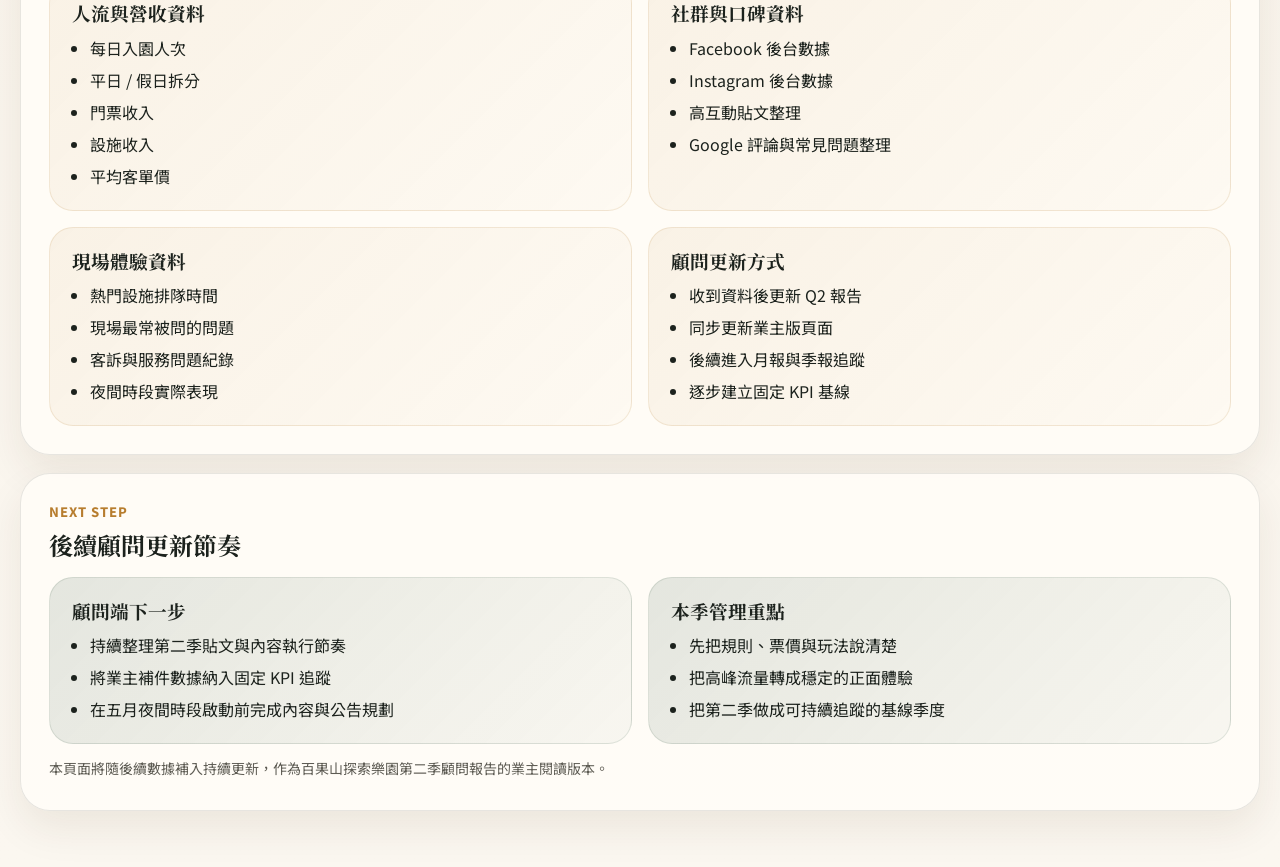
==== commit b5b469f1: "Update client report page (2026-03-20 14:31:50 +08:00)" ====
--- a/index.html
+++ b/index.html
@@ -1,4 +1,4 @@
-﻿<!doctype html>
+<!doctype html>
 <html lang="zh-Hant">
 <head>
   <meta charset="utf-8">
@@ -14,10 +14,11 @@
       --ink: #1c221d;
       --muted: #5d5b53;
       --forest: #214936;
+      --forest-deep: #183a2d;
       --forest-soft: #dce9e0;
       --gold: #b77d2e;
       --gold-soft: #f3e3c5;
-      --card: rgba(255, 252, 247, 0.92);
+      --card: rgba(255, 252, 247, 0.94);
       --line: rgba(28, 34, 29, 0.1);
       --shadow: 0 18px 40px rgba(58, 42, 17, 0.08);
       --radius-xl: 30px;
@@ -45,7 +46,7 @@
 
     p {
       margin: 0;
-      line-height: 1.8;
+      line-height: 1.82;
     }
 
     .page {
@@ -94,7 +95,7 @@
     .quarter-pill.active {
       background: linear-gradient(135deg, #204c39, #183a2d);
       color: #fffaf0;
-      border-color: rgba(0,0,0,0);
+      border-color: transparent;
     }
 
     .quarter-pill.disabled {
@@ -104,7 +105,7 @@
 
     .hero {
       display: grid;
-      grid-template-columns: 1.25fr 0.95fr;
+      grid-template-columns: 1.28fr 0.92fr;
       gap: 18px;
       margin-bottom: 18px;
     }
@@ -112,7 +113,7 @@
     .hero-main {
       padding: 34px;
       background:
-        linear-gradient(135deg, rgba(255,255,255,0.8), rgba(255,255,255,0.62)),
+        linear-gradient(135deg, rgba(255,255,255,0.82), rgba(255,255,255,0.64)),
         linear-gradient(135deg, rgba(33,73,54,0.08), rgba(183,125,46,0.08));
     }
 
@@ -159,20 +160,15 @@
 
     .hero-side {
       display: grid;
-      gap: 12px;
-      padding: 16px;
+      gap: 14px;
+      padding: 18px;
       color: #f8f2e7;
-      background:
-        linear-gradient(180deg, rgba(33,73,54,0.96), rgba(24,58,45,0.98));
-    }
-
-    .hero-side-top {
-      padding: 18px 18px 2px;
+      background: linear-gradient(180deg, rgba(33,73,54,0.96), rgba(24,58,45,0.98));
     }
 
     .hero-side-top p {
-      margin-top: 8px;
-      color: rgba(248,242,231,0.8);
+      margin-top: 10px;
+      color: rgba(248,242,231,0.82);
       font-size: 15px;
     }
 
@@ -180,11 +176,10 @@
       display: grid;
       grid-template-columns: repeat(2, 1fr);
       gap: 12px;
-      padding: 0 4px 4px;
     }
 
     .score-card {
-      min-height: 140px;
+      min-height: 138px;
       padding: 18px;
       border-radius: var(--radius-md);
       background: rgba(255,255,255,0.08);
@@ -199,7 +194,7 @@
 
     .score-card strong {
       display: block;
-      margin-top: 22px;
+      margin-top: 20px;
       font-size: 28px;
       font-family: "Noto Serif TC", serif;
     }
@@ -231,16 +226,16 @@
       text-transform: uppercase;
     }
 
-    .grid-3, .grid-2, .timeline, .strategy-grid, .data-grid, .insight-grid {
+    .grid-4, .grid-3, .grid-2, .timeline, .strategy-grid, .data-grid {
       display: grid;
       gap: 16px;
     }
 
+    .grid-4 { grid-template-columns: repeat(4, 1fr); }
     .grid-3 { grid-template-columns: repeat(3, 1fr); }
     .grid-2 { grid-template-columns: repeat(2, 1fr); }
     .strategy-grid { grid-template-columns: repeat(3, 1fr); }
     .data-grid { grid-template-columns: repeat(2, 1fr); }
-    .insight-grid { grid-template-columns: 1fr 1fr; }
 
     .card {
       padding: 22px;
@@ -257,9 +252,36 @@
       color: var(--muted);
     }
 
+    .metric-card {
+      padding: 22px;
+      border-radius: var(--radius-lg);
+      background: #fffdfa;
+      border: 1px solid var(--line);
+    }
+
+    .metric-card span {
+      display: block;
+      color: var(--muted);
+      font-size: 13px;
+    }
+
+    .metric-card strong {
+      display: block;
+      margin-top: 14px;
+      font-size: 30px;
+      font-family: "Noto Serif TC", serif;
+      color: var(--forest-deep);
+    }
+
+    .metric-card p {
+      margin-top: 8px;
+      color: var(--muted);
+      font-size: 14px;
+    }
+
     .focus-band {
       display: grid;
-      grid-template-columns: 1.1fr 1.2fr;
+      grid-template-columns: 1.08fr 1.12fr;
       gap: 16px;
       align-items: stretch;
     }
@@ -271,7 +293,10 @@
       border: 1px solid rgba(33,73,54,0.12);
     }
 
-    .focus-summary p { color: var(--muted); margin-top: 10px; }
+    .focus-summary p {
+      margin-top: 10px;
+      color: var(--muted);
+    }
 
     .mini-list {
       display: grid;
@@ -279,15 +304,16 @@
     }
 
     .mini-item {
-      padding: 14px 16px;
+      padding: 16px 18px;
       border-radius: 16px;
       background: rgba(28, 34, 29, 0.04);
       color: var(--muted);
+      border: 1px solid rgba(28, 34, 29, 0.05);
     }
 
     .timeline-item {
       display: grid;
-      grid-template-columns: 96px 1fr;
+      grid-template-columns: 104px 1fr;
       gap: 14px;
       align-items: start;
       padding: 18px;
@@ -337,6 +363,24 @@
       margin-top: 8px;
     }
 
+    .ratio-card {
+      padding: 22px;
+      border-radius: var(--radius-lg);
+      background: #fffdfa;
+      border: 1px solid var(--line);
+    }
+
+    .ratio-badge {
+      display: inline-flex;
+      margin-bottom: 12px;
+      padding: 6px 10px;
+      border-radius: 999px;
+      background: rgba(183, 125, 46, 0.12);
+      color: #8f5d17;
+      font-size: 13px;
+      font-weight: 800;
+    }
+
     .data-request {
       padding: 22px;
       border-radius: var(--radius-lg);
@@ -344,6 +388,13 @@
       border: 1px solid rgba(183,125,46,0.15);
     }
 
+    .next-step {
+      padding: 22px;
+      border-radius: var(--radius-lg);
+      background: linear-gradient(135deg, rgba(33,73,54,0.12), rgba(33,73,54,0.03));
+      border: 1px solid rgba(33,73,54,0.12);
+    }
+
     .footer-note {
       margin-top: 12px;
       color: var(--muted);
@@ -353,11 +404,11 @@
     @media (max-width: 980px) {
       .hero,
       .focus-band,
+      .grid-4,
       .grid-3,
       .grid-2,
       .strategy-grid,
-      .data-grid,
-      .insight-grid {
+      .data-grid {
         grid-template-columns: 1fr;
       }
 
@@ -385,42 +436,41 @@
 
     <header class="hero">
       <section class="hero-main panel">
-        <div class="eyebrow">Consulting Report</div>
+        <div class="eyebrow">Quarterly Consulting Report</div>
         <h1>百果山探索樂園<br>2026 Q2 顧問報告</h1>
         <p class="hero-intro">
-          本報告以 2026 年 1 月重新開幕後的營運情境為基礎，
-          聚焦第二季的檔期規劃、口碑管理、收費溝通與平日續航策略，
-          作為後續顧問分析與執行優化的第一版季度報告。
+          本次版本已整合 2026-03-20 業主會議內容。第二季的經營重點，已從「再把流量往上推」
+          明確轉為「在自然來客已足夠的前提下，維持品質、降低誤解，並把高峰時段的體驗接住」。
         </p>
         <div class="hero-meta">
-          <div class="meta-pill">報告日期：2026-03-16</div>
           <div class="meta-pill">報告期間：2026 Q2</div>
-          <div class="meta-pill">資料截點：2026-03-16 12:01 +08:00</div>
-          <div class="meta-pill">版本：v0.1</div>
+          <div class="meta-pill">資料截點：2026-03-20 14:17 +08:00</div>
+          <div class="meta-pill">版本：v1.1</div>
+          <div class="meta-pill">更新重點：會後數據與 Q2 執行方向</div>
         </div>
       </section>
 
       <aside class="hero-side panel">
         <div class="hero-side-top">
-          <h3>本季報告焦點</h3>
-          <p>先完成檔期規劃與基線建立，再用第二季實際數據持續更新分析。</p>
+          <h3>本季管理主題</h3>
+          <p>在自然流量足夠的前提下，先把玩法理解、現場秩序與口碑品質穩住。</p>
         </div>
         <div class="score-grid">
           <div class="score-card">
-            <span>報告季度</span>
-            <strong>2026 Q2</strong>
+            <span>三月平日</span>
+            <strong>400 / 日</strong>
           </div>
           <div class="score-card">
-            <span>核心檔期</span>
-            <strong>兒童節</strong>
+            <span>三月假日</span>
+            <strong>5,000 / 兩日</strong>
           </div>
           <div class="score-card">
-            <span>本季專題</span>
-            <strong>平日續航</strong>
+            <span>理想人流</span>
+            <strong>3,000 / 日</strong>
           </div>
           <div class="score-card">
-            <span>策略主軸</span>
-            <strong>口碑 + 流量</strong>
+            <span>五月規劃</span>
+            <strong>夜間延長</strong>
           </div>
         </div>
       </aside>
@@ -429,23 +479,31 @@
     <section class="section panel">
       <div class="section-head">
         <div>
-          <div class="section-kicker">Executive Summary</div>
-          <h2>本季重點判斷</h2>
-        </div>
-        <p>第二季的重點不是把所有事情一次做完，而是選對第一個檔期、建立口碑基線，並讓後續分析能持續累積。</p>
-      </div>
-      <div class="grid-3">
-        <article class="card">
-          <h3>第一個完整季度</h3>
-          <p>Q2 是重新開幕後第一個完整季度，必須開始建立可以長期追蹤的口碑、客流與營運資料基線。</p>
-        </article>
-        <article class="card">
-          <h3>兒童節是第一波放大點</h3>
-          <p>4 月兒童節與清明連假是第二季最值得放大的家庭檔期，適合集中火力做內容與體驗設計。</p>
-        </article>
-        <article class="card">
-          <h3>核心問題在玩法溝通</h3>
-          <p>市場已經知道百果山是恐龍主題景點，現在更需要讓家長清楚理解怎麼玩、怎麼買、怎麼排最順。</p>
+          <div class="section-kicker">Current Snapshot</div>
+          <h2>目前已掌握的營運現況</h2>
+        </div>
+        <p>以下內容以 2026-03-20 業主會議為基準，作為第二季顧問規劃的第一批內部營運基線。</p>
+      </div>
+      <div class="grid-4">
+        <article class="metric-card">
+          <span>三月平日平均</span>
+          <strong>約 400 人</strong>
+          <p>目前平日量體不大，但有利於建立較舒適的體驗感。</p>
+        </article>
+        <article class="metric-card">
+          <span>三月假日人流</span>
+          <strong>約 5,000 人</strong>
+          <p>週六、週日兩天合計，單日約落在 2,500 人左右。</p>
+        </article>
+        <article class="metric-card">
+          <span>二月歷史參考</span>
+          <strong>約 8 萬人</strong>
+          <p>因重新開幕與春節因素偏特殊，僅供參考，不作常態基線。</p>
+        </article>
+        <article class="metric-card">
+          <span>主要變動因子</span>
+          <strong>天氣</strong>
+          <p>是否下雨仍會明顯影響來客與現場狀態。</p>
         </article>
       </div>
     </section>
@@ -453,29 +511,23 @@
     <section class="section panel">
       <div class="section-head">
         <div>
-          <div class="section-kicker">Current Facts</div>
-          <h2>目前已掌握的營運事實</h2>
-        </div>
-      </div>
-      <div class="grid-2">
-        <article class="card">
-          <h3>園區現況</h3>
-          <ul class="bullet-list">
-            <li>2026 年 1 月重新開幕</li>
-            <li>現階段主打 12 項設施</li>
-            <li>以恐龍主題與親子半日遊作為主要市場定位</li>
-            <li>園區整體具備明確的家庭出遊吸引力</li>
-          </ul>
-        </article>
-        <article class="card">
-          <h3>市場印象</h3>
-          <ul class="bullet-list">
-            <li>恐龍主題仍是最強記憶點</li>
-            <li>彩虹滑道、漂漂河與叢林探險車最具代表性</li>
-            <li>家長對收費與玩法組合需要更清楚的說明</li>
-            <li>第二季最適合用檔期與內容同步放大</li>
-          </ul>
-        </article>
+          <div class="section-kicker">Quarter Judgment</div>
+          <h2>第二季整體判斷</h2>
+        </div>
+      </div>
+      <div class="focus-band">
+        <div class="focus-summary">
+          <h3>Q2 的目標不是追更高人數，而是把自然來客接穩。</h3>
+          <p>
+            四月至六月本來就有連假與家庭出遊需求，三月底又有電視節目採訪，代表百果山第二季其實不缺基本流量。
+            真正需要被管理的，是購票理解、排隊體驗、安全秩序與連假後的口碑品質。
+          </p>
+        </div>
+        <div class="mini-list">
+          <div class="mini-item">業主認為單日約 3,000 人是最理想的人流規模，均銷與體驗都較穩定。</div>
+          <div class="mini-item">超過 3,000 人後，抱怨、排隊與現場壓力會上升，對實際業績成長幫助有限。</div>
+          <div class="mini-item">第二季目前不建議額外加強廣告，而應優先做好玩法說明、現場品質與夜間時段預熱。</div>
+        </div>
       </div>
     </section>
 
@@ -486,19 +538,18 @@
           <h2>Q2 專題議題</h2>
         </div>
       </div>
-      <div class="focus-band">
-        <div class="focus-summary">
-          <h3>兒童節連假首波放大，並建立連假後的平日續航機制</h3>
-          <p>
-            第二季不建議只做單點活動，而應把兒童節檔期當成第一波放大點，
-            同時建立 5 月與 6 月的延續性內容與導客方案，讓檔期流量能轉成口碑、回訪與後續成長基線。
-          </p>
-        </div>
-        <div class="mini-list">
-          <div class="mini-item">第一步：放大兒童節與清明連假聲量與來客。</div>
-          <div class="mini-item">第二步：把檔期內容延續到 5 月平日與家庭內容。</div>
-          <div class="mini-item">第三步：為 6 月端午與暑假前預熱建立節奏。</div>
-        </div>
+      <div class="card">
+        <h3>在自然流量已經足夠的前提下，如何維持品質並降低誤解</h3>
+        <p>
+          本季最重要的任務，不是再創造更大的聲量，而是讓家長在出發前就知道怎麼買、怎麼玩、怎麼安排時間，
+          同時讓假日高峰不要因排隊、危險行為或票價理解落差而變成負面口碑。
+        </p>
+        <ul class="bullet-list">
+          <li>先把票價與玩法說明做成行前必看內容。</li>
+          <li>用友善提醒取代硬性規定，降低現場衝突。</li>
+          <li>把連假來客轉成正面照片、留言與後續回訪。</li>
+          <li>為五月夜間營運先建立避暑與夜景想像。</li>
+        </ul>
       </div>
     </section>
 
@@ -506,31 +557,89 @@
       <div class="section-head">
         <div>
           <div class="section-kicker">Seasonal Planning</div>
-          <h2>4 月到 6 月規劃主軸</h2>
-        </div>
-        <p>之後每一季的規劃都會先看當季節點，再安排內容與策略節奏。</p>
+          <h2>3 月下旬到 6 月的季度節奏</h2>
+        </div>
+        <p>第二季不應只做單一活動，而要把媒體曝光、連假流量、夜間營運與暑假前預熱串成連續節奏。</p>
       </div>
       <div class="timeline">
+        <article class="timeline-item">
+          <div class="timeline-month">3 月下旬</div>
+          <div>
+            <h3>媒體曝光承接</h3>
+            <p>利用三家電視台採訪與節目露出，提前鋪陳兒童節行前必看內容、三大設施玩法與園區規則整理。</p>
+          </div>
+        </article>
         <article class="timeline-item">
           <div class="timeline-month">4 月</div>
           <div>
             <h3>兒童節與清明連假</h3>
-            <p>主軸建議為「恐龍小勇士月」，強化親子任務、三大設施導流、入園玩法與現場分享內容。</p>
+            <p>主軸不是再刺激更多流量，而是用購票規則圖解、玩法懶人包、安全提醒與假日人流說明，先把連假體驗接住。</p>
           </div>
         </article>
         <article class="timeline-item">
           <div class="timeline-month">5 月</div>
           <div>
-            <h3>勞動節與母親節</h3>
-            <p>主軸可轉向「家庭共遊」與「媽媽最輕鬆的親子半日行程」，降低決策成本，拉高平日與週末續航。</p>
+            <h3>夜間營運主題月</h3>
+            <p>預計以五、六、日延長營業到 21:00、最後入園 20:00 為規劃版本，主打避暑、夜景與延長遊玩時間。</p>
           </div>
         </article>
         <article class="timeline-item">
           <div class="timeline-month">6 月</div>
           <div>
-            <h3>端午節與暑假前預熱</h3>
-            <p>主軸建議為「端午放電攻略 + 暑假前預熱」，提前累積家庭出遊意圖與內容素材。</p>
+            <h3>端午與暑假前預熱</h3>
+            <p>延續夜間營運與平日分流溝通，把第二季的體驗回饋整理成暑假前的家庭決策資訊。</p>
           </div>
+        </article>
+      </div>
+    </section>
+
+    <section class="section panel">
+      <div class="section-head">
+        <div>
+          <div class="section-kicker">Content Planning</div>
+          <h2>第二季貼文比例與內容方向</h2>
+        </div>
+      </div>
+      <div class="grid-4">
+        <article class="ratio-card">
+          <div class="ratio-badge">教育類 30%</div>
+          <h3>讓家長先看懂怎麼玩</h3>
+          <ul class="bullet-list">
+            <li>購票規則與玩法懶人包</li>
+            <li>彩虹滑道正確玩法</li>
+            <li>安全玩耍 1-2-3 短影音</li>
+            <li>園區點心攤位位置圖</li>
+          </ul>
+        </article>
+        <article class="ratio-card">
+          <div class="ratio-badge">資訊類 30%</div>
+          <h3>建立正確預期</h3>
+          <ul class="bullet-list">
+            <li>一般票、團體票與特約方案差異</li>
+            <li>假日人流預報</li>
+            <li>平日入園建議</li>
+            <li>夜間營業公告</li>
+          </ul>
+        </article>
+        <article class="ratio-card">
+          <div class="ratio-badge">感性 / 熱度類 30%</div>
+          <h3>延續自然熱度</h3>
+          <ul class="bullet-list">
+            <li>電視台採訪片段二次剪輯</li>
+            <li>夜景與山景氛圍內容</li>
+            <li>正面照片與留言回饋</li>
+            <li>「看到節目來玩的請舉手」互動貼文</li>
+          </ul>
+        </article>
+        <article class="ratio-card">
+          <div class="ratio-badge">機動應變 10%</div>
+          <h3>處理即時變動</h3>
+          <ul class="bullet-list">
+            <li>雨天提醒</li>
+            <li>尖峰人流通知</li>
+            <li>臨時服務公告</li>
+            <li>夜間營運更新</li>
+          </ul>
         </article>
       </div>
     </section>
@@ -539,51 +648,24 @@
       <div class="section-head">
         <div>
           <div class="section-kicker">Priority Strategies</div>
-          <h2>本季優先推動的三個方向</h2>
+          <h2>本季三個優先推動方向</h2>
         </div>
       </div>
       <div class="strategy-grid">
         <article class="strategy-card">
           <div class="strategy-no">01</div>
-          <h3>放大兒童節檔期內容</h3>
-          <p>以恐龍主題、親子任務與三大必玩設施為主軸，提升第二季第一波市場關注與分享量。</p>
+          <h3>把購票規則與玩法說明做清楚</h3>
+          <p>目前的票價組合與玩法差異容易造成現場混亂。第二季應優先把一般票、團體票、特約方案與入園後玩法整理成家長一看就懂的內容。</p>
         </article>
         <article class="strategy-card">
           <div class="strategy-no">02</div>
-          <h3>優化收費與玩法溝通</h3>
-          <p>建議將入園內容、設施加購與家庭玩法組合說明得更完整，降低價格預期落差。</p>
+          <h3>用友善提醒處理安全與秩序</h3>
+          <p>針對倒著溜滑梯、大人抱小孩一起溜、隨意搬動桌椅等問題，建議用圖解與短影音做前置教育，而不是只靠現場口頭提醒。</p>
         </article>
         <article class="strategy-card">
           <div class="strategy-no">03</div>
-          <h3>建立第二季數據基線</h3>
-          <p>第二季若能同步建立人流、票務、評論與社群的追蹤機制，後續報告就能更精準地提供策略建議。</p>
-        </article>
-      </div>
-    </section>
-
-    <section class="section panel">
-      <div class="section-head">
-        <div>
-          <div class="section-kicker">Key Insights</div>
-          <h2>本季關鍵洞察</h2>
-        </div>
-      </div>
-      <div class="insight-grid">
-        <article class="card">
-          <h3>目前最值得放大的亮點</h3>
-          <ul class="bullet-list">
-            <li>恐龍主題具備天然的家庭吸引力</li>
-            <li>三大設施足以支撐第二季檔期內容</li>
-            <li>Q2 節點多，適合建立季度內容節奏</li>
-          </ul>
-        </article>
-        <article class="card">
-          <h3>目前最需要修正的地方</h3>
-          <ul class="bullet-list">
-            <li>收費與玩法組合說明需更清楚</li>
-            <li>需要建立正式數據基線，避免後續決策只靠感覺</li>
-            <li>內容規劃需從單次宣傳改成連續性檔期節奏</li>
-          </ul>
+          <h3>把夜間營運做成加分體驗</h3>
+          <p>五月夜間時段若正式啟動，應以避暑、夜景與延長遊玩時間作為包裝重點，讓百果山從白天景點延伸成週末夜間家庭行程。</p>
         </article>
       </div>
     </section>
@@ -594,43 +676,44 @@
           <div class="section-kicker">Data Requests</div>
           <h2>後續需提供資料</h2>
         </div>
-        <p>為了讓後續月報與季度分析更準確，建議第二季開始固定補充以下資料。</p>
+        <p>第二季後續若要把顧問工作從方向建議升級成真正的管理分析，下列資料需要持續補入。</p>
       </div>
       <div class="data-grid">
         <article class="data-request">
-          <h3>營運與票務資料</h3>
-          <ul class="bullet-list">
-            <li>每月入園人次</li>
-            <li>平日與假日人次拆分</li>
-            <li>門票收入與設施收入</li>
-            <li>現場與線上售票占比</li>
+          <h3>人流與營收資料</h3>
+          <ul class="bullet-list">
+            <li>每日入園人次</li>
+            <li>平日 / 假日拆分</li>
+            <li>門票收入</li>
+            <li>設施收入</li>
             <li>平均客單價</li>
           </ul>
         </article>
         <article class="data-request">
           <h3>社群與口碑資料</h3>
           <ul class="bullet-list">
-            <li>Facebook 與 Instagram 後台數據</li>
-            <li>Google 商家評分與評論變化</li>
-            <li>高互動貼文與內容表現</li>
-            <li>留言、私訊與常見問題整理</li>
+            <li>Facebook 後台數據</li>
+            <li>Instagram 後台數據</li>
+            <li>高互動貼文整理</li>
+            <li>Google 評論與常見問題整理</li>
           </ul>
         </article>
         <article class="data-request">
           <h3>現場體驗資料</h3>
           <ul class="bullet-list">
             <li>熱門設施排隊時間</li>
-            <li>現場最常被詢問的問題</li>
+            <li>現場最常被問的問題</li>
             <li>客訴與服務問題紀錄</li>
-            <li>連假與平日現場觀察差異</li>
+            <li>夜間時段實際表現</li>
           </ul>
         </article>
         <article class="data-request">
-          <h3>後續更新方式</h3>
-          <ul class="bullet-list">
-            <li>顧問端會依據新增資料持續更新報告</li>
-            <li>後續季度會新增 Q3、Q4 報告頁面</li>
-            <li>每次更新都會保留時間標記與版本資訊</li>
+          <h3>顧問更新方式</h3>
+          <ul class="bullet-list">
+            <li>收到資料後更新 Q2 報告</li>
+            <li>同步更新業主版頁面</li>
+            <li>後續進入月報與季報追蹤</li>
+            <li>逐步建立固定 KPI 基線</li>
           </ul>
         </article>
       </div>
@@ -639,21 +722,29 @@
     <section class="section panel">
       <div class="section-head">
         <div>
-          <div class="section-kicker">Quarter Method</div>
-          <h2>後續顧問更新方式</h2>
+          <div class="section-kicker">Next Step</div>
+          <h2>後續顧問更新節奏</h2>
         </div>
       </div>
       <div class="grid-2">
-        <article class="card">
-          <h3>固定追蹤同一組指標</h3>
-          <p>後續報告會持續追蹤同一組 KPI，包含口碑、客流、票務、社群與現場體驗，讓每次分析可以累積，而不是重做。</p>
-        </article>
-        <article class="card">
-          <h3>每一季增加新的專題議題</h3>
-          <p>除了固定追蹤外，每一季也會挑選一個新的主題做深入分析，讓策略建議能對應當季重點。</p>
-        </article>
-      </div>
-      <p class="footer-note">本頁為業主閱讀版本，內容聚焦於季度判斷、檔期規劃、優先建議與後續資料更新方向。</p>
+        <article class="next-step">
+          <h3>顧問端下一步</h3>
+          <ul class="bullet-list">
+            <li>持續整理第二季貼文與內容執行節奏</li>
+            <li>將業主補件數據納入固定 KPI 追蹤</li>
+            <li>在五月夜間時段啟動前完成內容與公告規劃</li>
+          </ul>
+        </article>
+        <article class="next-step">
+          <h3>本季管理重點</h3>
+          <ul class="bullet-list">
+            <li>先把規則、票價與玩法說清楚</li>
+            <li>把高峰流量轉成穩定的正面體驗</li>
+            <li>把第二季做成可持續追蹤的基線季度</li>
+          </ul>
+        </article>
+      </div>
+      <p class="footer-note">本頁面將隨後續數據補入持續更新，作為百果山探索樂園第二季顧問報告的業主閱讀版本。</p>
     </section>
   </div>
 </body>
